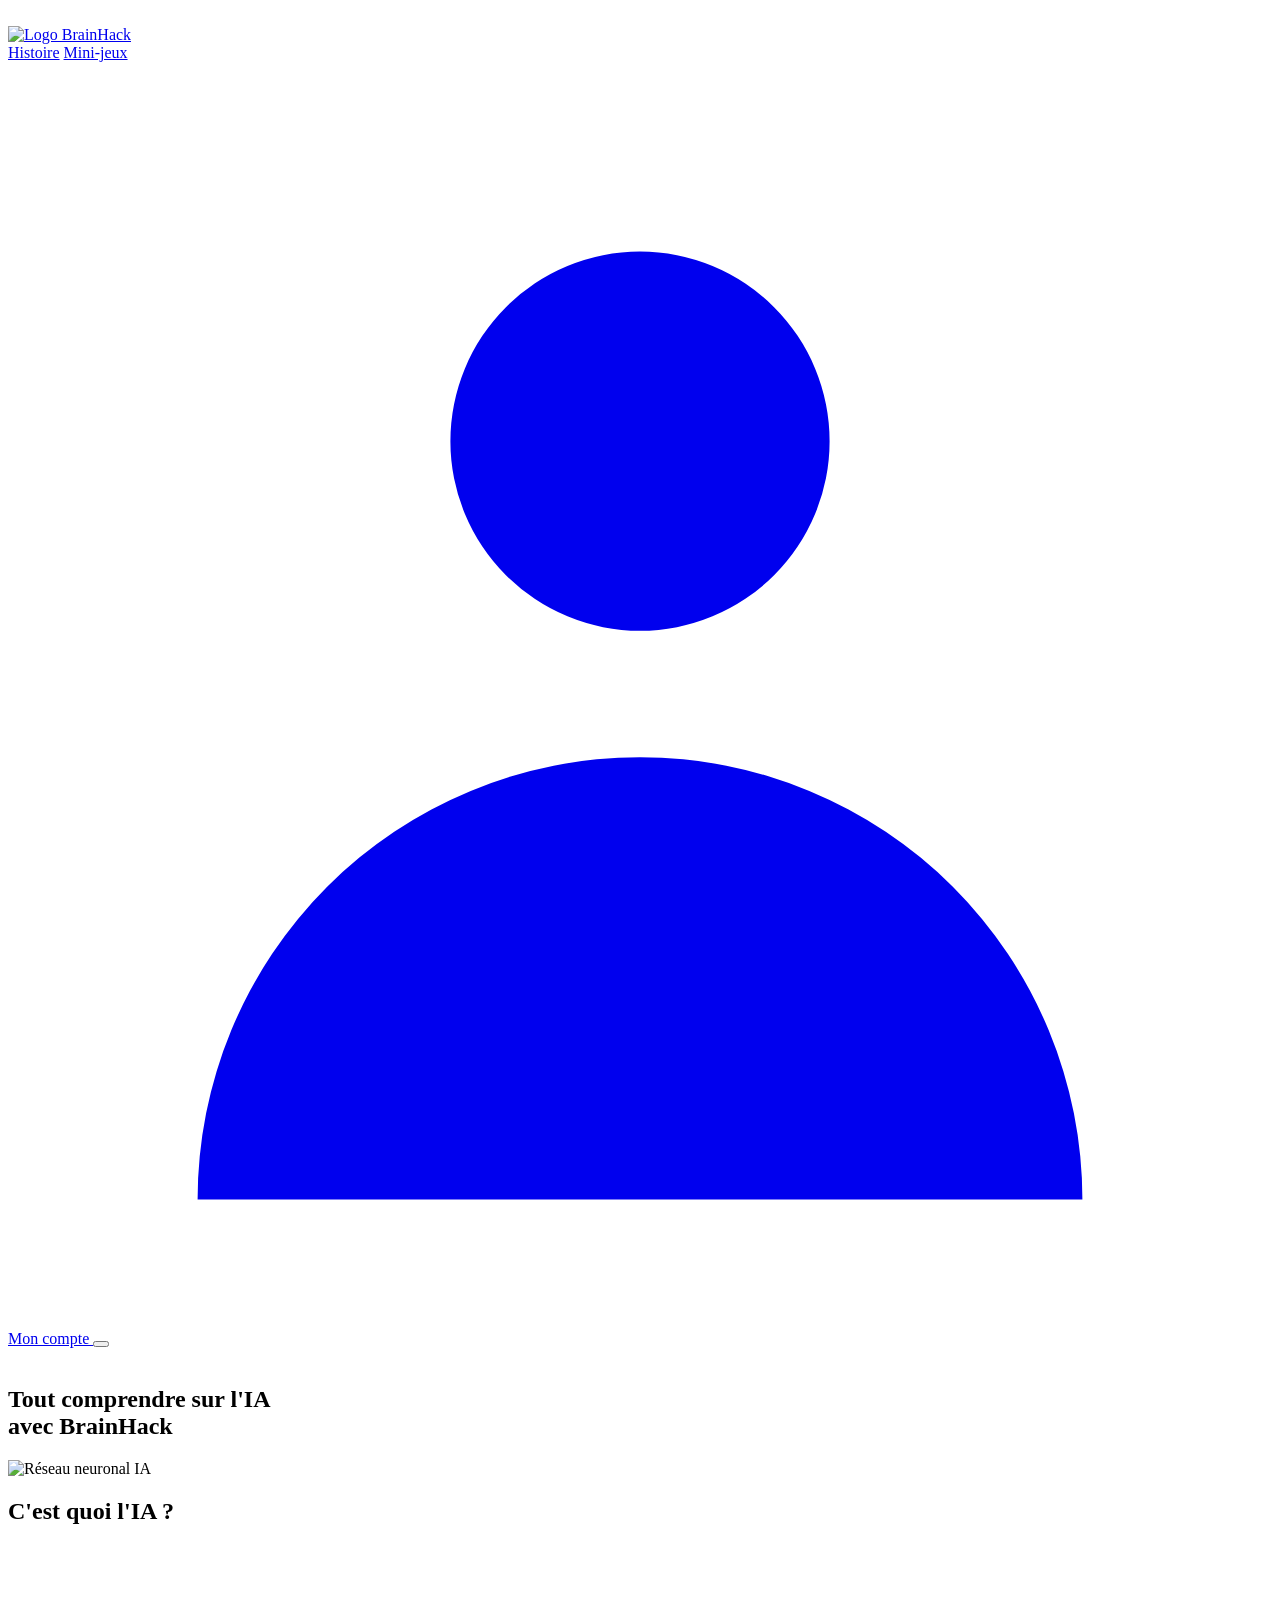
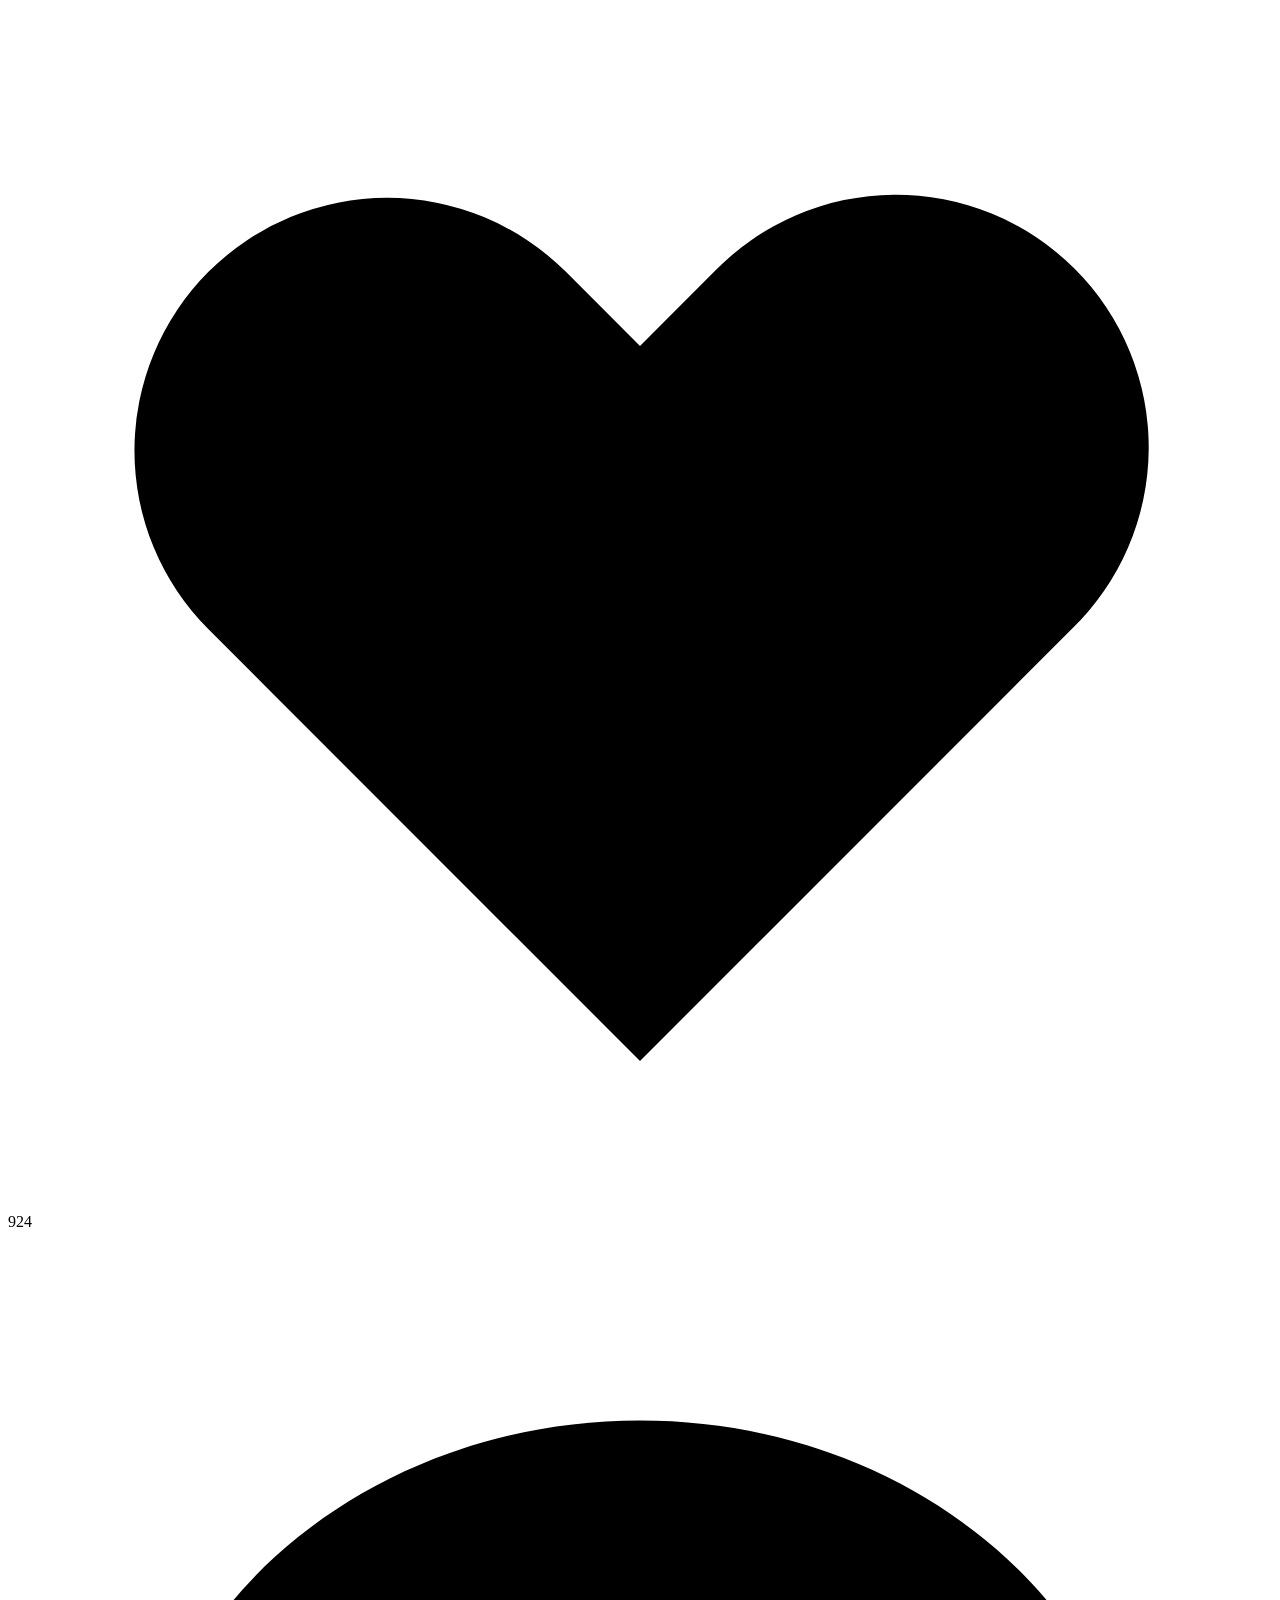
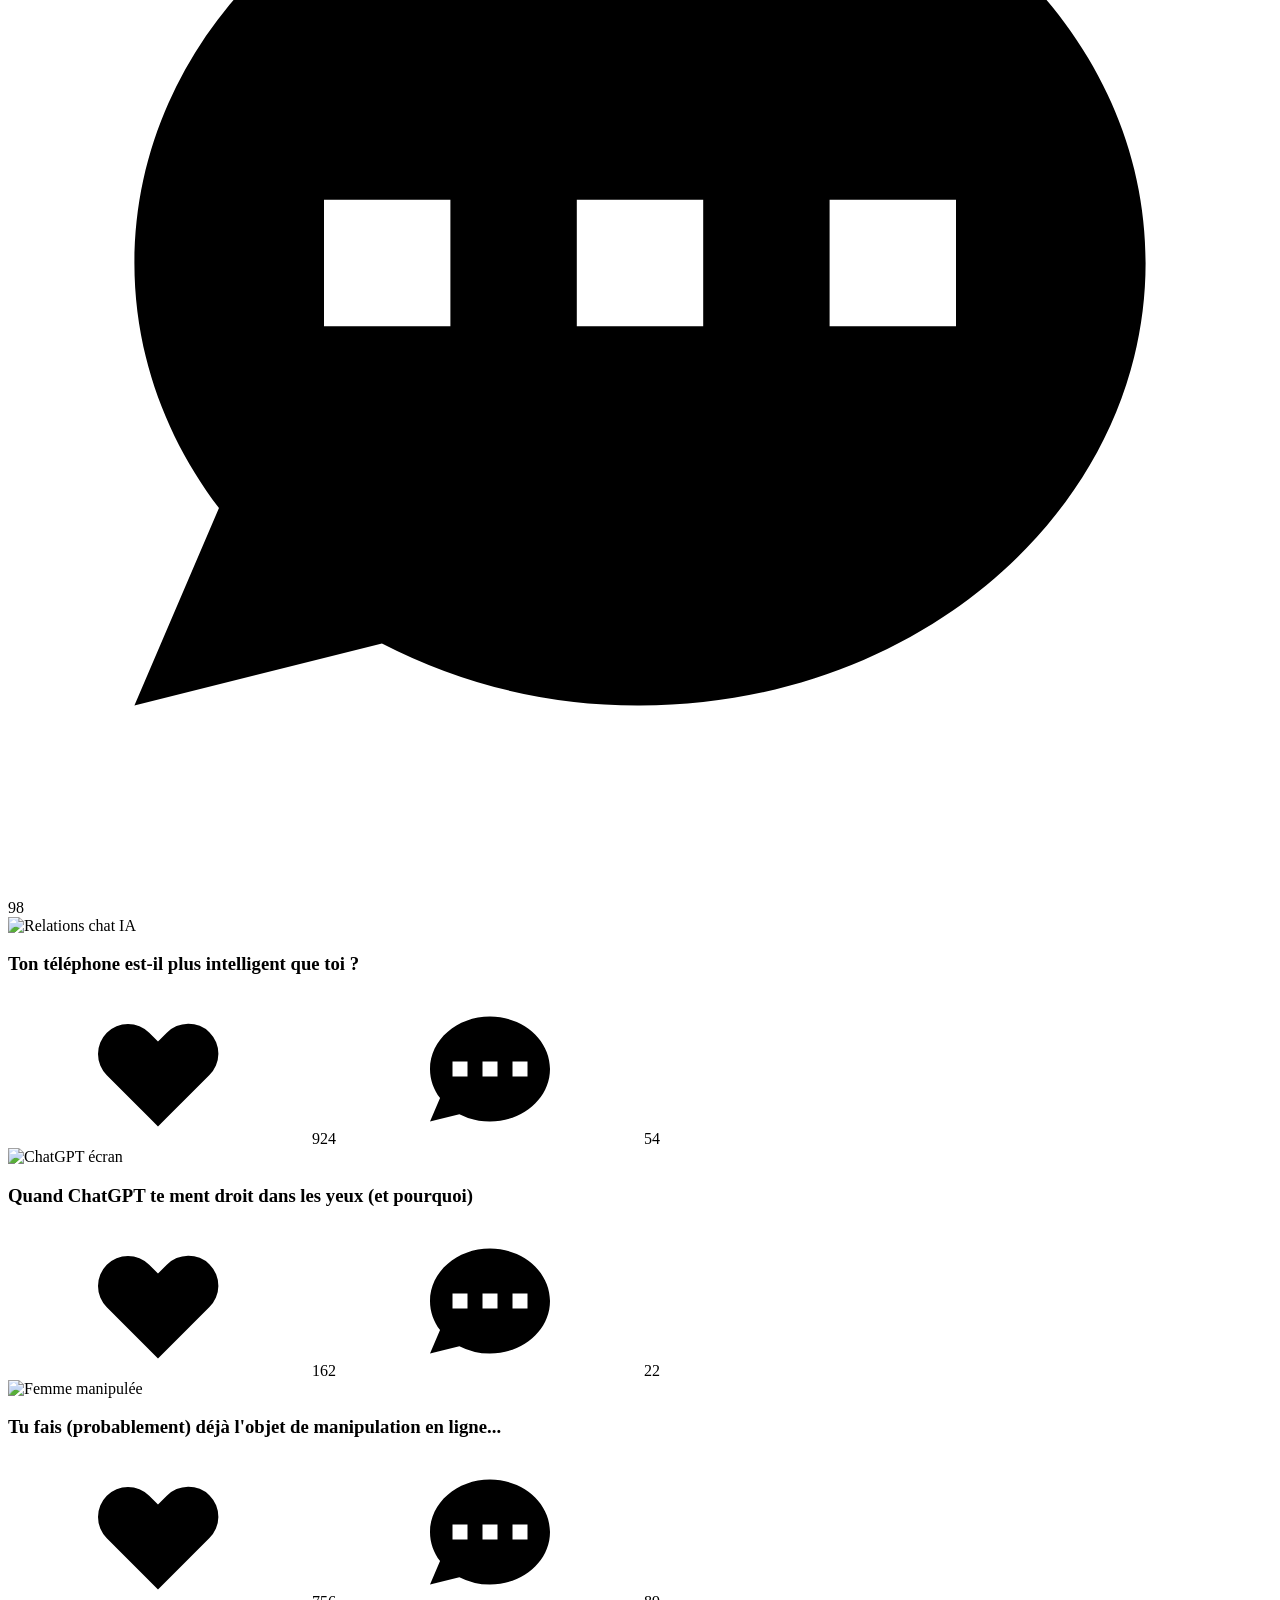
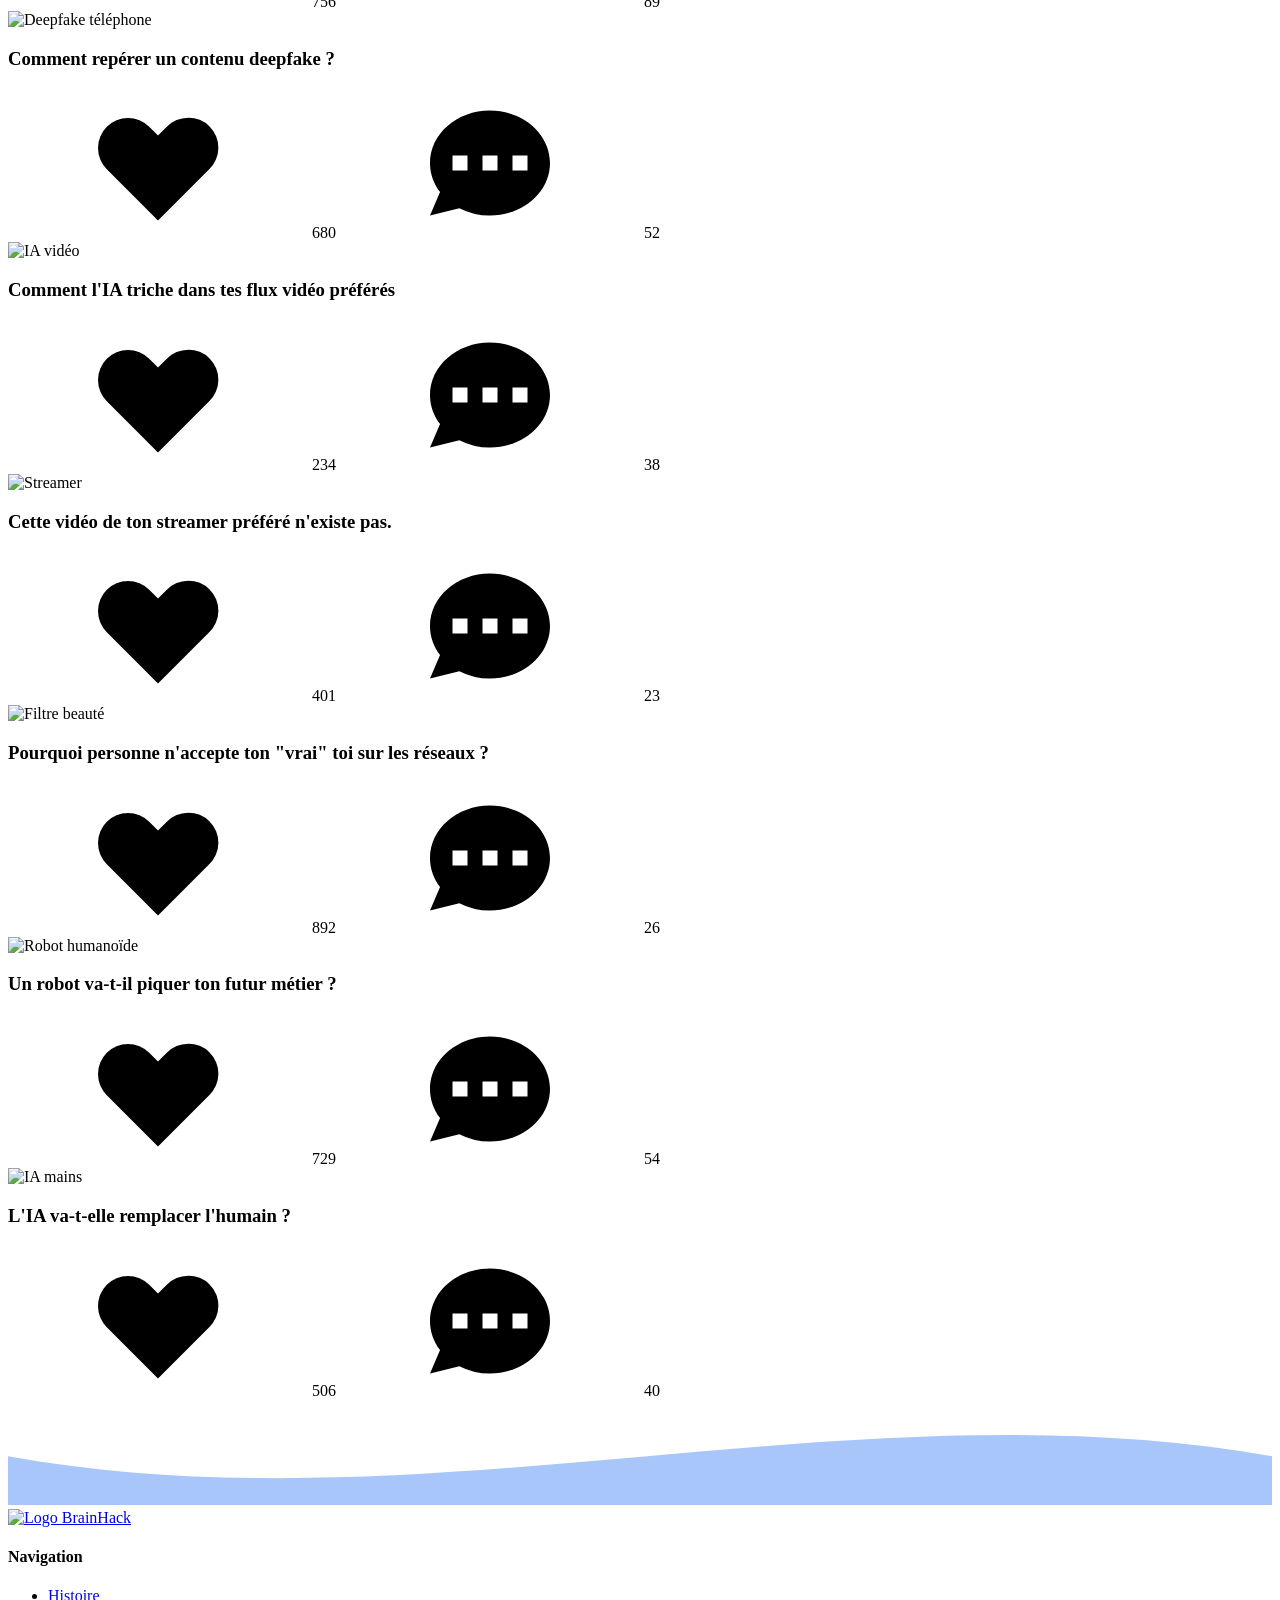
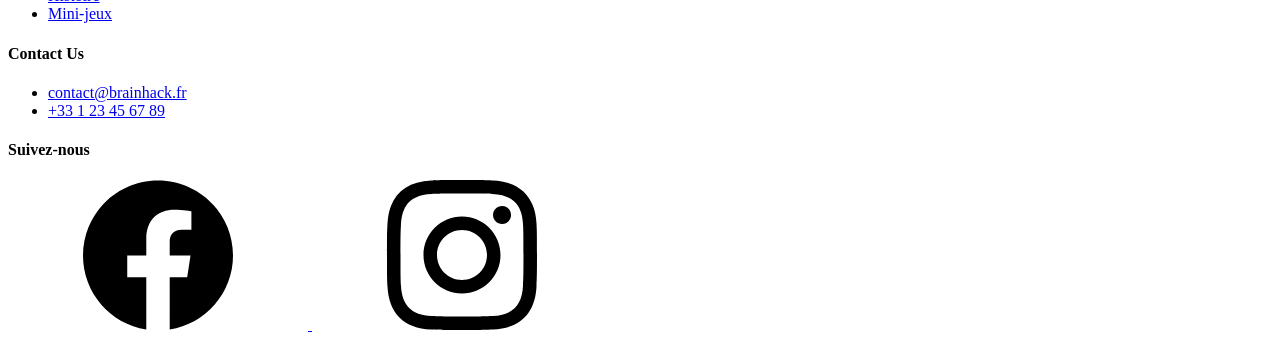
==== BrainHack/html/index.html @ 7f6de4d0 "modif chemin d'accès" ====
<!doctype html>
<html lang="fr">
  <head>
    <meta charset="UTF-8" />
    <meta name="viewport" content="width=device-width, initial-scale=1.0" />
    <title>BrainHack - Tous comprendre sur l'IA</title>
    <link rel="stylesheet" href="../css/style.css" />
    <link rel="preconnect" href="https://fonts.googleapis.com" />
    <link rel="preconnect" href="https://fonts.gstatic.com" crossorigin />
    <link
      href="https://fonts.googleapis.com/css2?family=Inter:wght@300;400;500;600;700&display=swap"
      rel="stylesheet"
    />
  </head>
  <body>
    <div class="page-bg">
      <img src="../assets/cerveauTest.png" alt="" class="bg-circuit" />
    </div>

    <!-- Icones -->
    <svg style="display: none">
      <symbol id="icon-brain" viewBox="0 0 40 40">
        <path
          d="M20 5C11.7 5 5 11.7 5 20C5 28.3 11.7 35 20 35C28.3 35 35 28.3 35 20"
          stroke="currentColor"
          stroke-width="2.5"
          stroke-linecap="round"
        />
        <circle cx="20" cy="20" r="6" fill="currentColor" />
        <path
          d="M28 12L32 8M32 8L32 12M32 8L28 8"
          stroke="currentColor"
          stroke-width="2"
          stroke-linecap="round"
          stroke-linejoin="round"
        />
        <path
          d="M15 28C15 28 17 30 20 30C23 30 25 28 25 28"
          stroke="currentColor"
          stroke-width="2"
          stroke-linecap="round"
        />
      </symbol>
      <symbol id="icon-heart" viewBox="0 0 20 20">
        <path
          fill-rule="evenodd"
          d="M3.172 5.172a4 4 0 015.656 0L10 6.343l1.172-1.171a4 4 0 115.656 5.656L10 17.657l-6.828-6.829a4 4 0 010-5.656z"
          clip-rule="evenodd"
        />
      </symbol>
      <symbol id="icon-facebook" viewBox="0 0 24 24">
        <path
          d="M24 12.073c0-6.627-5.373-12-12-12s-12 5.373-12 12c0 5.99 4.388 10.954 10.125 11.854v-8.385H7.078v-3.47h3.047V9.43c0-3.007 1.792-4.669 4.533-4.669 1.312 0 2.686.235 2.686.235v2.953H15.83c-1.491 0-1.956.925-1.956 1.874v2.25h3.328l-.532 3.47h-2.796v8.385C19.612 23.027 24 18.062 24 12.073z"
        />
      </symbol>
      <symbol id="icon-instagram" viewBox="0 0 24 24">
        <path
          d="M12 2.163c3.204 0 3.584.012 4.85.07 3.252.148 4.771 1.691 4.919 4.919.058 1.265.069 1.645.069 4.849 0 3.205-.012 3.584-.069 4.849-.149 3.225-1.664 4.771-4.919 4.919-1.266.058-1.644.07-4.85.07-3.204 0-3.584-.012-4.849-.07-3.26-.149-4.771-1.699-4.919-4.92-.058-1.265-.07-1.644-.07-4.849 0-3.204.013-3.583.07-4.849.149-3.227 1.664-4.771 4.919-4.919 1.266-.057 1.645-.069 4.849-.069zm0-2.163c-3.259 0-3.667.014-4.947.072-4.358.2-6.78 2.618-6.98 6.98-.059 1.281-.073 1.689-.073 4.948 0 3.259.014 3.668.072 4.948.2 4.358 2.618 6.78 6.98 6.98 1.281.058 1.689.072 4.948.072 3.259 0 3.668-.014 4.948-.072 4.354-.2 6.782-2.618 6.979-6.98.059-1.28.073-1.689.073-4.948 0-3.259-.014-3.667-.072-4.947-.196-4.354-2.617-6.78-6.979-6.98-1.281-.059-1.69-.073-4.949-.073zm0 5.838c-3.403 0-6.162 2.759-6.162 6.162s2.759 6.163 6.162 6.163 6.162-2.759 6.162-6.163c0-3.403-2.759-6.162-6.162-6.162zm0 10.162c-2.209 0-4-1.79-4-4 0-2.209 1.791-4 4-4s4 1.791 4 4c0 2.21-1.791 4-4 4zm6.406-11.845c-.796 0-1.441.645-1.441 1.44s.645 1.44 1.441 1.44c.795 0 1.439-.645 1.439-1.44s-.644-1.44-1.439-1.44z"
        />
      </symbol>
      <symbol id="icon-bubble" viewBox="0 0 20 20">
        <path
          fill-rule="evenodd"
          d="M18 10c0 3.866-3.582 7-8 7a8.841 8.841 0 01-4.083-.98L2 17l1.338-3.123C2.493 12.767 2 11.434 2 10c0-3.866 3.582-7 8-7s8 3.134 8 7zM7 9H5v2h2V9zm8 0h-2v2h2V9zM9 9h2v2H9V9z"
          clip-rule="evenodd"
        />
      </symbol>
    </svg>

    <!-- Navigation -->
    <nav class="navbar">
      <div class="nav-container">
        <a href="#" class="logo">
          <div class="logo-icon">
            <img
              src="../assets/logo.png"
              alt="Logo BrainHack"
              class="logo-img"
            />
          </div>
        </a>

        <div class="nav-links">
          <a href="#histoire" class="nav-link">Histoire</a>
          <a href="games.html" class="nav-link">Mini-jeux</a>
        </div>

        <a href="#" class="btn btn-primary">
          <svg class="btn-icon" viewBox="0 0 20 20" fill="currentColor">
            <path
              fill-rule="evenodd"
              d="M10 9a3 3 0 100-6 3 3 0 000 6zm-7 9a7 7 0 1114 0H3z"
              clip-rule="evenodd"
            />
          </svg>
          Mon compte
        </a>

        <button class="mobile-menu-btn" aria-label="Menu">
          <span></span>
          <span></span>
          <span></span>
        </button>
      </div>
    </nav>

    <!-- Hero Section -->
    <section class="hero">
      <div class="hero-bg">
        <img src="../assets/cerveauTest.png" alt="" class="hero-circuit" />
      </div>
      <div class="container">
        <h1 class="hero-title">Tout comprendre sur l'IA<br />avec BrainHack</h1>
      </div>
    </section>

    <!-- Featured Article -->
    <section class="featured-section">
      <div class="container">
        <article class="featured-card">
          <div class="featured-image">
            <img
              src="https://images.unsplash.com/photo-1620712943543-bcc4688e7485?w=800&h=400&fit=crop"
              alt="Réseau neuronal IA"
            />
            <div class="featured-overlay"></div>
          </div>
          <div class="featured-content">
            <h2 class="featured-title">C'est quoi l'IA ?</h2>
            <div class="featured-stats">
              <span class="stat">
                <svg viewBox="0 0 20 20" fill="currentColor">
                  <path
                    fill-rule="evenodd"
                    d="M3.172 5.172a4 4 0 015.656 0L10 6.343l1.172-1.171a4 4 0 115.656 5.656L10 17.657l-6.828-6.829a4 4 0 010-5.656z"
                    clip-rule="evenodd"
                  />
                </svg>
                924
              </span>
              <span class="stat">
                <svg viewBox="0 0 20 20" fill="currentColor">
                  <path
                    fill-rule="evenodd"
                    d="M18 10c0 3.866-3.582 7-8 7a8.841 8.841 0 01-4.083-.98L2 17l1.338-3.123C2.493 12.767 2 11.434 2 10c0-3.866 3.582-7 8-7s8 3.134 8 7zM7 9H5v2h2V9zm8 0h-2v2h2V9zM9 9h2v2H9V9z"
                    clip-rule="evenodd"
                  />
                </svg>
                98
              </span>
            </div>
          </div>
        </article>
      </div>
    </section>

    <!-- Articles Grid -->
    <section class="articles-section">
      <div class="container">
        <div class="articles-grid">
          <!-- Article 1 -->
          <article class="article-card">
            <div class="article-image">
              <img
                src="https://images.unsplash.com/photo-1677442136019-21780ecad995?w=400&h=300&fit=crop"
                alt="Relations chat IA"
              />
            </div>
            <div class="article-content">
              <h3 class="article-title">
                Ton téléphone est-il plus intelligent que toi ?
              </h3>
              <div class="article-stats">
                <span class="stat">
                  <svg class="icon-stat"><use href="#icon-heart"></use></svg>
                  924
                </span>
                <span class="stat">
                  <svg class="icon-stat"><use href="#icon-bubble"></use></svg>
                  54
                </span>
              </div>
            </div>
          </article>

          <!-- Article 2 -->
          <article class="article-card">
            <div class="article-image">
              <img
                src="https://images.unsplash.com/photo-1655720828018-edd2daec9349?w=400&h=300&fit=crop"
                alt="ChatGPT écran"
              />
            </div>
            <div class="article-content">
              <h3 class="article-title">
                Quand ChatGPT te ment droit dans les yeux (et pourquoi)
              </h3>
              <div class="article-stats">
                <span class="stat">
                  <svg class="icon-stat"><use href="#icon-heart"></use></svg>
                  162
                </span>
                <span class="stat">
                  <svg class="icon-stat"><use href="#icon-bubble"></use></svg>
                  22
                </span>
              </div>
            </div>
          </article>

          <!-- Article 3 -->
          <article class="article-card">
            <div class="article-image">
              <img
                src="https://images.unsplash.com/photo-1573496359142-b8d87734a5a2?w=400&h=300&fit=crop"
                alt="Femme manipulée"
              />
            </div>
            <div class="article-content">
              <h3 class="article-title">
                Tu fais (probablement) déjà l'objet de manipulation en ligne...
              </h3>
              <div class="article-stats">
                <span class="stat">
                  <svg class="icon-stat"><use href="#icon-heart"></use></svg>
                  756
                </span>
                <span class="stat">
                  <svg class="icon-stat"><use href="#icon-bubble"></use></svg>
                  89
                </span>
              </div>
            </div>
          </article>

          <!-- Article 4 -->
          <article class="article-card">
            <div class="article-image">
              <img
                src="https://images.unsplash.com/photo-1611162617474-5b21e879e113?w=400&h=300&fit=crop"
                alt="Deepfake téléphone"
              />
            </div>
            <div class="article-content">
              <h3 class="article-title">
                Comment repérer un contenu deepfake ?
              </h3>
              <div class="article-stats">
                <span class="stat">
                  <svg class="icon-stat"><use href="#icon-heart"></use></svg>
                  680
                </span>
                <span class="stat">
                  <svg class="icon-stat"><use href="#icon-bubble"></use></svg>
                  52
                </span>
              </div>
            </div>
          </article>

          <!-- Article 5 -->
          <article class="article-card">
            <div class="article-image">
              <img
                src="https://images.unsplash.com/photo-1535223289827-42f1e9919769?w=400&h=300&fit=crop"
                alt="IA vidéo"
              />
            </div>
            <div class="article-content">
              <h3 class="article-title">
                Comment l'IA triche dans tes flux vidéo préférés
              </h3>
              <div class="article-stats">
                <span class="stat">
                  <svg class="icon-stat"><use href="#icon-heart"></use></svg>
                  234
                </span>
                <span class="stat">
                  <svg class="icon-stat"><use href="#icon-bubble"></use></svg>
                  38
                </span>
              </div>
            </div>
          </article>

          <!-- Article 6 -->
          <article class="article-card">
            <div class="article-image">
              <img
                src="https://images.unsplash.com/photo-1542751371-adc38448a05e?w=400&h=300&fit=crop"
                alt="Streamer"
              />
            </div>
            <div class="article-content">
              <h3 class="article-title">
                Cette vidéo de ton streamer préféré n'existe pas.
              </h3>
              <div class="article-stats">
                <span class="stat">
                  <svg class="icon-stat"><use href="#icon-heart"></use></svg>
                  401
                </span>
                <span class="stat">
                  <svg class="icon-stat"><use href="#icon-bubble"></use></svg>
                  23
                </span>
              </div>
            </div>
          </article>

          <!-- Article 7 -->
          <article class="article-card">
            <div class="article-image">
              <img
                src="https://images.unsplash.com/photo-1438761681033-6461ffad8d80?w=400&h=300&fit=crop"
                alt="Filtre beauté"
              />
            </div>
            <div class="article-content">
              <h3 class="article-title">
                Pourquoi personne n'accepte ton "vrai" toi sur les réseaux ?
              </h3>
              <div class="article-stats">
                <span class="stat">
                  <svg class="icon-stat"><use href="#icon-heart"></use></svg>
                  892
                </span>
                <span class="stat">
                  <svg class="icon-stat"><use href="#icon-bubble"></use></svg>
                  26
                </span>
              </div>
            </div>
          </article>

          <!-- Article 8 -->
          <article class="article-card">
            <div class="article-image">
              <img
                src="https://images.unsplash.com/photo-1485827404703-89b55fcc595e?w=400&h=300&fit=crop"
                alt="Robot humanoïde"
              />
            </div>
            <div class="article-content">
              <h3 class="article-title">
                Un robot va-t-il piquer ton futur métier ?
              </h3>
              <div class="article-stats">
                <span class="stat">
                  <svg class="icon-stat"><use href="#icon-heart"></use></svg>
                  729
                </span>
                <span class="stat">
                  <svg class="icon-stat"><use href="#icon-bubble"></use></svg>
                  54
                </span>
              </div>
            </div>
          </article>

          <!-- Article 9 -->
          <article class="article-card">
            <div class="article-image">
              <img
                src="https://images.unsplash.com/photo-1676299081847-824916de030a?w=400&h=300&fit=crop"
                alt="IA mains"
              />
            </div>
            <div class="article-content">
              <h3 class="article-title">L'IA va-t-elle remplacer l'humain ?</h3>
              <div class="article-stats">
                <span class="stat">
                  <svg class="icon-stat"><use href="#icon-heart"></use></svg>
                  506
                </span>
                <span class="stat">
                  <svg class="icon-stat"><use href="#icon-bubble"></use></svg>
                  40
                </span>
              </div>
            </div>
          </article>
        </div>
      </div>
    </section>

    <!-- Footer -->
    <footer class="footer">
      <div class="footer-wave">
        <svg viewBox="0 0 1440 120" preserveAspectRatio="none">
          <path
            d="M0,64 C480,150 960,-20 1440,64 L1440,120 L0,120 Z"
            fill="#a8c6fa"
          />
        </svg>
      </div>
      <div class="footer-content">
        <div class="container">
          <div class="footer-grid">
            <div class="footer-brand">
              <a href="#" class="logo">
                <div class="logo-icon">
                  <img
                    src="../assets/logo.png"
                    alt="Logo BrainHack"
                    class="logo-img"
                  />
                </div>
              </a>
            </div>

            <div class="footer-links">
              <h4>Navigation</h4>
              <ul>
                <li><a href="#">Histoire</a></li>
                <li><a href="games.html">Mini-jeux</a></li>
              </ul>
            </div>

            <div class="footer-links">
              <h4>Contact Us</h4>
              <ul>
                <li>
                  <a href="mailto:contact@brainhack.fr">contact@brainhack.fr</a>
                </li>
                <li><a href="tel:+33123456789">+33 1 23 45 67 89</a></li>
              </ul>
            </div>

            <div class="footer-social">
              <h4>Suivez-nous</h4>
              <div class="social-links">
                <a href="#" aria-label="Facebook">
                  <svg class="social-icon">
                    <use href="#icon-facebook"></use>
                  </svg>
                </a>
                <a href="#" aria-label="Instagram">
                  <svg class="social-icon">
                    <use href="#icon-instagram"></use>
                  </svg>
                </a>
              </div>
            </div>
          </div>
        </div>
      </div>
    </footer>

    <script src="../js/script.js"></script>
  </body>
</html>
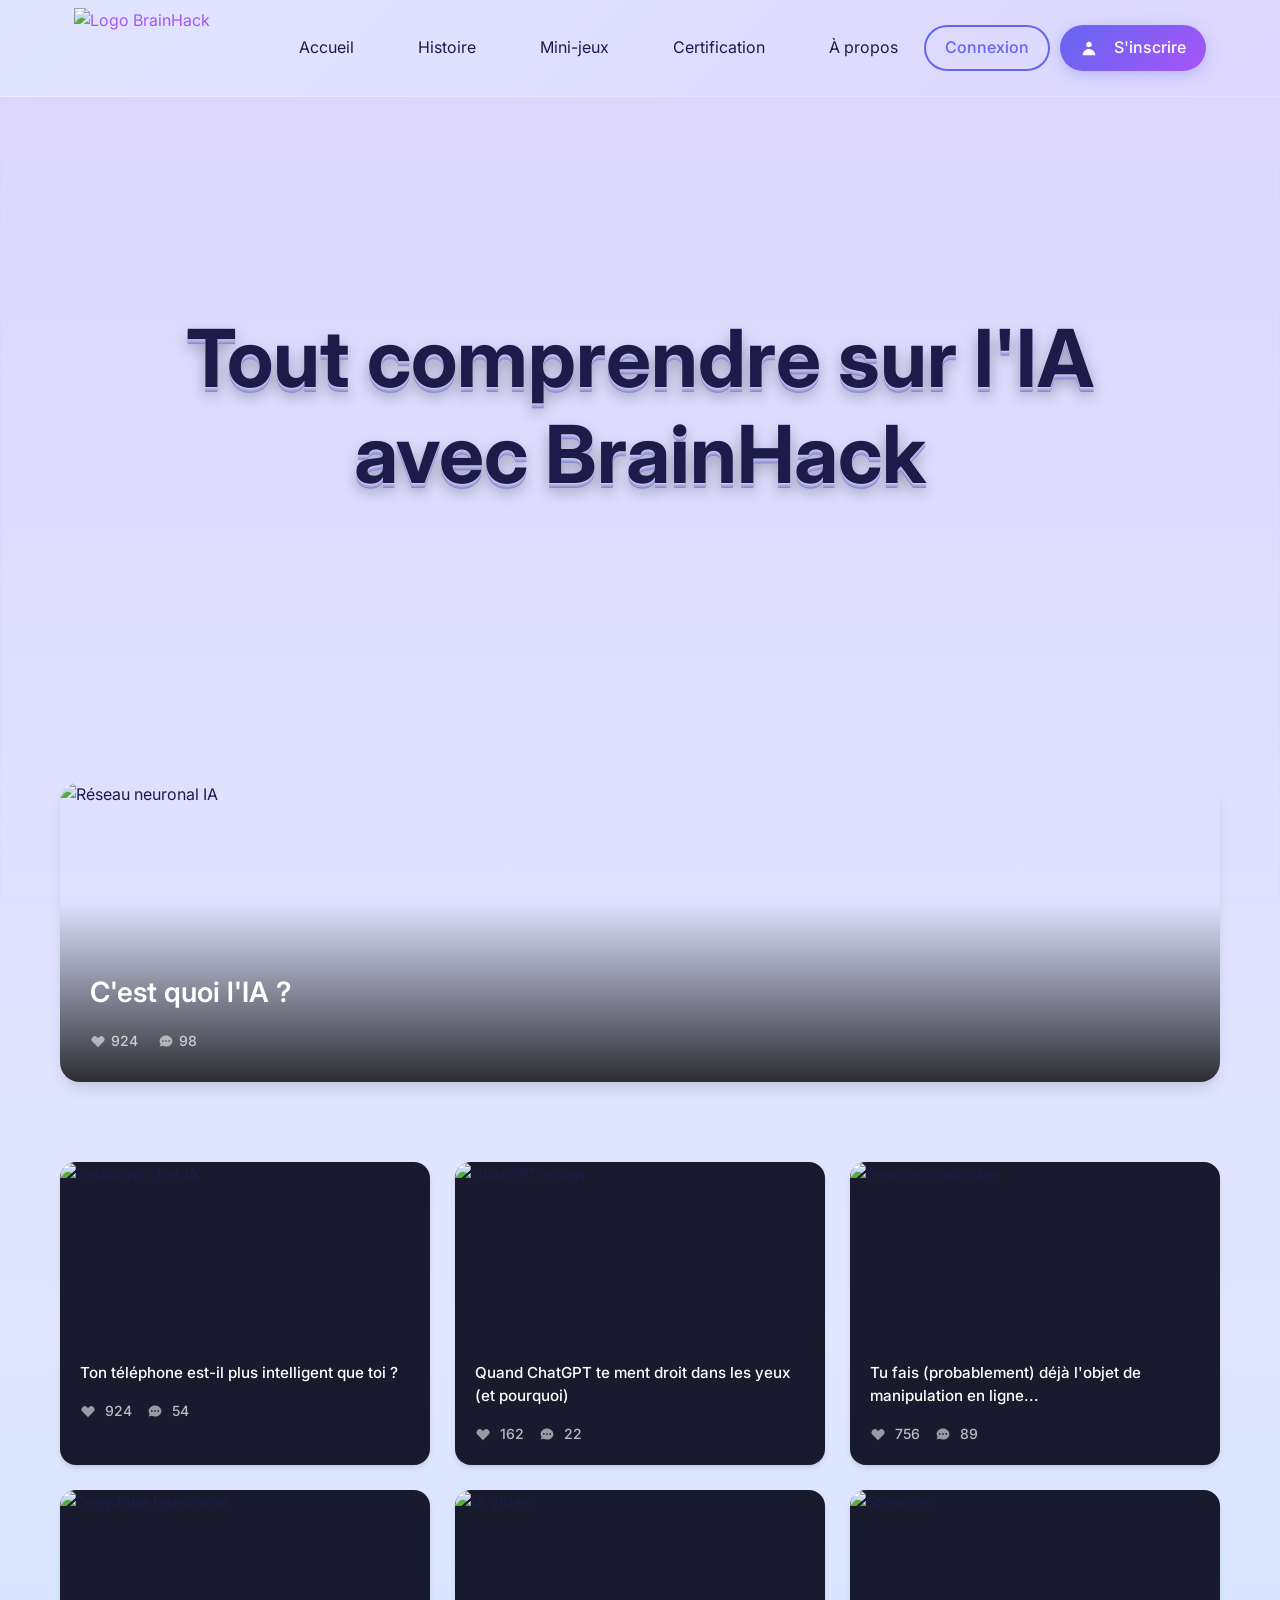
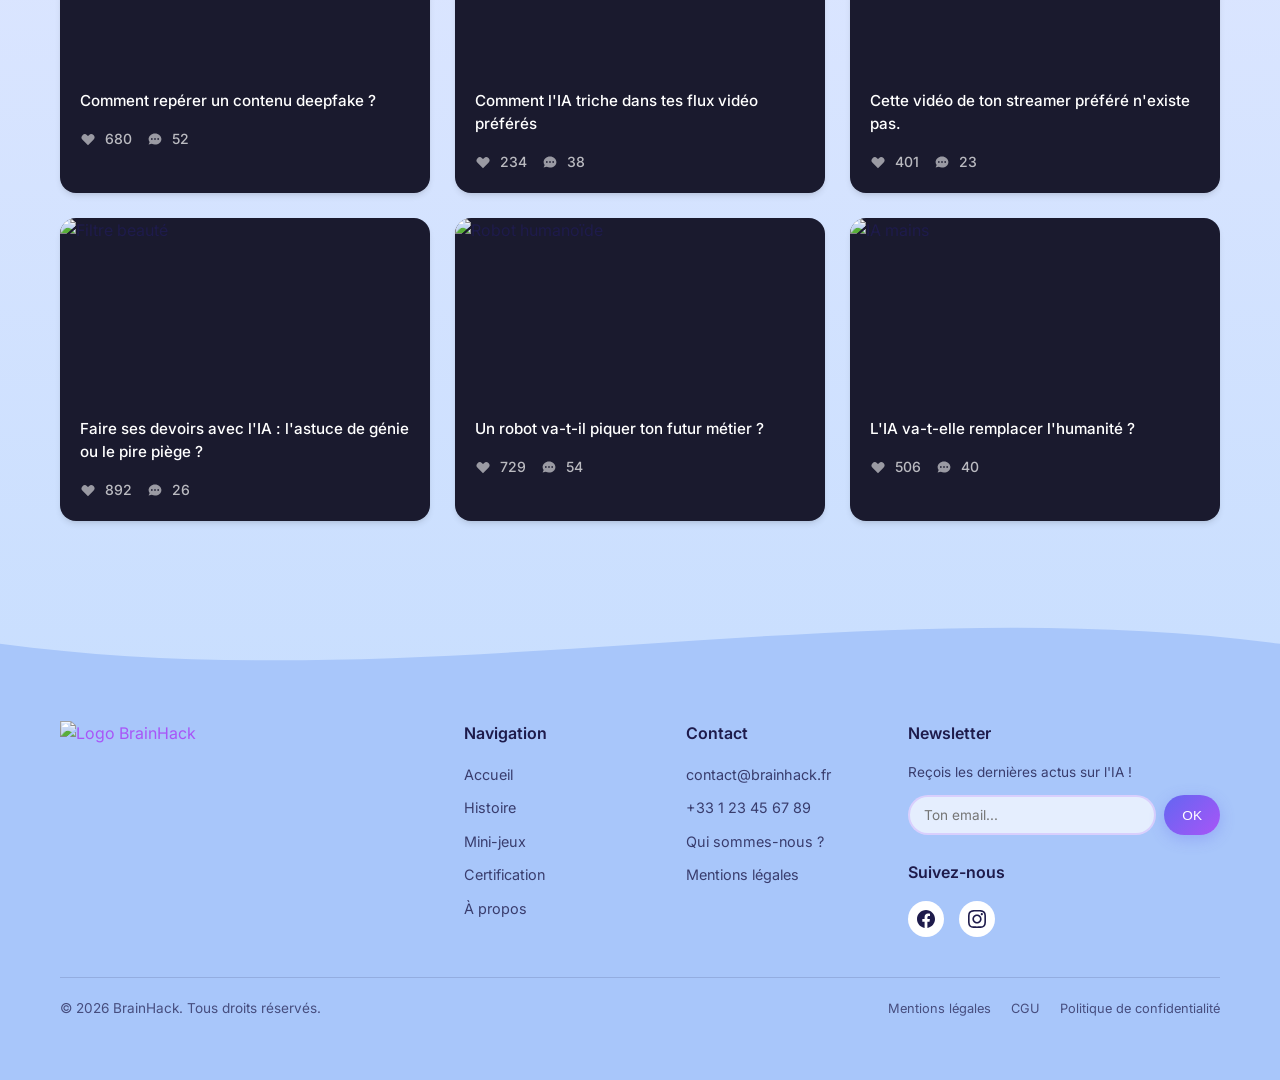
==== commit 7904465c: "modification de la barre de navigation et du footer et ajout de à pros" ====
--- a/BrainHack/html/index.html
+++ b/BrainHack/html/index.html
@@ -4,6 +4,7 @@
     <meta charset="UTF-8" />
     <meta name="viewport" content="width=device-width, initial-scale=1.0" />
     <title>BrainHack - Tous comprendre sur l'IA</title>
+    <link rel="icon" type="image/png" href="../assets/logo.png" />
     <link rel="stylesheet" href="../css/style.css" />
     <link rel="preconnect" href="https://fonts.googleapis.com" />
     <link rel="preconnect" href="https://fonts.gstatic.com" crossorigin />
@@ -69,39 +70,39 @@
 
     <!-- Navigation -->
     <nav class="navbar">
-      <div class="nav-container">
-        <a href="#" class="logo">
-          <div class="logo-icon">
-            <img
-              src="../assets/logo.png"
-              alt="Logo BrainHack"
-              class="logo-img"
-            />
-          </div>
-        </a>
-
-        <div class="nav-links">
-          <a href="#histoire" class="nav-link">Histoire</a>
-          <a href="games.html" class="nav-link">Mini-jeux</a>
+        <div class="nav-container">
+            <a href="/BrainHack/html/index.html" class="logo">
+                <div class="logo-icon">
+                    <img src="/BrainHack/assets/logo.png" alt="Logo BrainHack" class="logo-img">
+                </div>
+            </a>
+
+            <div class="nav-links">
+                <a href="/BrainHack/html/index.html" class="nav-link">Accueil</a>
+                <a href="/BrainHack/html/index.html#histoire" class="nav-link">Histoire</a>
+                <a href="/BrainHack/html/games.html" class="nav-link">Mini-jeux</a>
+                <a href="/BrainHack/html/certification.html" class="nav-link">Certification</a>
+                <a href="/BrainHack/html/apropos.html" class="nav-link">À propos</a>
+            </div>
+
+            <div class="nav-actions">
+                <a href="/BrainHack/html/authentification.html" class="btn btn-outline-nav">
+                    Connexion
+                </a>
+                <a href="/BrainHack/html/authentification.html" class="btn btn-primary">
+                    <svg class="btn-icon" viewBox="0 0 20 20" fill="currentColor">
+                        <path fill-rule="evenodd" d="M10 9a3 3 0 100-6 3 3 0 000 6zm-7 9a7 7 0 1114 0H3z" clip-rule="evenodd"/>
+                    </svg>
+                    S'inscrire
+                </a>
+            </div>
+
+            <button class="mobile-menu-btn" aria-label="Menu">
+                <span></span>
+                <span></span>
+                <span></span>
+            </button>
         </div>
-
-        <a href="#" class="btn btn-primary">
-          <svg class="btn-icon" viewBox="0 0 20 20" fill="currentColor">
-            <path
-              fill-rule="evenodd"
-              d="M10 9a3 3 0 100-6 3 3 0 000 6zm-7 9a7 7 0 1114 0H3z"
-              clip-rule="evenodd"
-            />
-          </svg>
-          Mon compte
-        </a>
-
-        <button class="mobile-menu-btn" aria-label="Menu">
-          <span></span>
-          <span></span>
-          <span></span>
-        </button>
-      </div>
     </nav>
 
     <!-- Hero Section -->
@@ -117,7 +118,7 @@
     <!-- Featured Article -->
     <section class="featured-section">
       <div class="container">
-        <article class="featured-card">
+        <article class="featured-card" id="ia-featured-card">
           <div class="featured-image">
             <img
               src="https://images.unsplash.com/photo-1620712943543-bcc4688e7485?w=800&h=400&fit=crop"
@@ -159,7 +160,7 @@
       <div class="container">
         <div class="articles-grid">
           <!-- Article 1 -->
-          <article class="article-card">
+          <article class="article-card" id="phone-intelligence-card">
             <div class="article-image">
               <img
                 src="https://images.unsplash.com/photo-1677442136019-21780ecad995?w=400&h=300&fit=crop"
@@ -184,7 +185,7 @@
           </article>
 
           <!-- Article 2 -->
-          <article class="article-card">
+          <article class="article-card" id="chatgpt-lies-card">
             <div class="article-image">
               <img
                 src="https://images.unsplash.com/photo-1655720828018-edd2daec9349?w=400&h=300&fit=crop"
@@ -209,7 +210,7 @@
           </article>
 
           <!-- Article 3 -->
-          <article class="article-card">
+          <article class="article-card" id="manipulation-online-card">
             <div class="article-image">
               <img
                 src="https://images.unsplash.com/photo-1573496359142-b8d87734a5a2?w=400&h=300&fit=crop"
@@ -234,7 +235,7 @@
           </article>
 
           <!-- Article 4 -->
-          <article class="article-card">
+          <article class="article-card" id="deepfake-detect-card">
             <div class="article-image">
               <img
                 src="https://images.unsplash.com/photo-1611162617474-5b21e879e113?w=400&h=300&fit=crop"
@@ -259,7 +260,7 @@
           </article>
 
           <!-- Article 5 -->
-          <article class="article-card">
+          <article class="article-card" id="ai-cheats-games-card">
             <div class="article-image">
               <img
                 src="https://images.unsplash.com/photo-1535223289827-42f1e9919769?w=400&h=300&fit=crop"
@@ -284,7 +285,7 @@
           </article>
 
           <!-- Article 6 -->
-          <article class="article-card">
+          <article class="article-card" id="streamer-fake-video-card">
             <div class="article-image">
               <img
                 src="https://images.unsplash.com/photo-1542751371-adc38448a05e?w=400&h=300&fit=crop"
@@ -309,7 +310,7 @@
           </article>
 
           <!-- Article 7 -->
-          <article class="article-card">
+          <article class="article-card" id="homework-ai-card">
             <div class="article-image">
               <img
                 src="https://images.unsplash.com/photo-1438761681033-6461ffad8d80?w=400&h=300&fit=crop"
@@ -318,7 +319,8 @@
             </div>
             <div class="article-content">
               <h3 class="article-title">
-                Pourquoi personne n'accepte ton "vrai" toi sur les réseaux ?
+                Faire ses devoirs avec l'IA : l'astuce de génie ou le pire piège
+                ?
               </h3>
               <div class="article-stats">
                 <span class="stat">
@@ -334,7 +336,7 @@
           </article>
 
           <!-- Article 8 -->
-          <article class="article-card">
+          <article class="article-card" id="future-job-card">
             <div class="article-image">
               <img
                 src="https://images.unsplash.com/photo-1485827404703-89b55fcc595e?w=400&h=300&fit=crop"
@@ -359,7 +361,7 @@
           </article>
 
           <!-- Article 9 -->
-          <article class="article-card">
+          <article class="article-card" id="ai-replace-humanity-card">
             <div class="article-image">
               <img
                 src="https://images.unsplash.com/photo-1676299081847-824916de030a?w=400&h=300&fit=crop"
@@ -367,7 +369,9 @@
               />
             </div>
             <div class="article-content">
-              <h3 class="article-title">L'IA va-t-elle remplacer l'humain ?</h3>
+              <h3 class="article-title">
+                L'IA va-t-elle remplacer l'humanité ?
+              </h3>
               <div class="article-stats">
                 <span class="stat">
                   <svg class="icon-stat"><use href="#icon-heart"></use></svg>
@@ -386,65 +390,84 @@
 
     <!-- Footer -->
     <footer class="footer">
-      <div class="footer-wave">
-        <svg viewBox="0 0 1440 120" preserveAspectRatio="none">
-          <path
-            d="M0,64 C480,150 960,-20 1440,64 L1440,120 L0,120 Z"
-            fill="#a8c6fa"
-          />
-        </svg>
-      </div>
-      <div class="footer-content">
-        <div class="container">
-          <div class="footer-grid">
-            <div class="footer-brand">
-              <a href="#" class="logo">
-                <div class="logo-icon">
-                  <img
-                    src="../assets/logo.png"
-                    alt="Logo BrainHack"
-                    class="logo-img"
-                  />
+        <div class="footer-wave">
+            <svg viewBox="0 0 1440 120" preserveAspectRatio="none">
+                <path d="M0,64 C480,150 960,-20 1440,64 L1440,120 L0,120 Z" fill="#a8c6fa"/>
+            </svg>
+        </div>
+        <div class="footer-content">
+            <div class="container">
+                <div class="footer-grid">
+
+                    <!-- Brand -->
+                    <div class="footer-brand">
+                        <a href="/BrainHack/html/index.html" class="logo">
+                            <div class="logo-icon">
+                                <img src="/BrainHack/assets/logo.png" alt="Logo BrainHack" class="logo-img">
+                            </div>
+                        </a>
+                    </div>
+
+                    <!-- Navigation -->
+                    <div class="footer-links">
+                        <h4>Navigation</h4>
+                        <ul>
+                            <li><a href="/BrainHack/html/index.html">Accueil</a></li>
+                            <li><a href="/BrainHack/html/index.html#histoire">Histoire</a></li>
+                            <li><a href="/BrainHack/html/games.html">Mini-jeux</a></li>
+                            <li><a href="/BrainHack/html/certification.html">Certification</a></li>
+                            <li><a href="/BrainHack/html/apropos.html">À propos</a></li>
+                        </ul>
+                    </div>
+
+                    <!-- Contact -->
+                    <div class="footer-links">
+                        <h4>Contact</h4>
+                        <ul>
+                            <li><a href="mailto:contact@brainhack.fr">contact@brainhack.fr</a></li>
+                            <li><a href="tel:+33123456789">+33 1 23 45 67 89</a></li>
+                            <li><a href="/BrainHack/html/apropos.html">Qui sommes-nous ?</a></li>
+                            <li><a href="/BrainHack/html/mentions-legales.html">Mentions légales</a></li>
+                        </ul>
+                    </div>
+
+                    <!-- Newsletter + Réseaux -->
+                    <div class="footer-newsletter">
+                        <h4>Newsletter</h4>
+                        <p class="newsletter-desc">Reçois les dernières actus sur l'IA !</p>
+                        <div class="newsletter-form">
+                            <input type="email" class="newsletter-input" placeholder="Ton email...">
+                            <button class="btn btn-primary newsletter-btn">OK</button>
+                        </div>
+                        <h4 style="margin-top: 25px;">Suivez-nous</h4>
+                        <div class="social-links">
+                            <a href="#" aria-label="Facebook">
+                                <svg viewBox="0 0 24 24" fill="currentColor" class="social-icon">
+                                    <path d="M24 12.073c0-6.627-5.373-12-12-12s-12 5.373-12 12c0 5.99 4.388 10.954 10.125 11.854v-8.385H7.078v-3.47h3.047V9.43c0-3.007 1.792-4.669 4.533-4.669 1.312 0 2.686.235 2.686.235v2.953H15.83c-1.491 0-1.956.925-1.956 1.874v2.25h3.328l-.532 3.47h-2.796v8.385C19.612 23.027 24 18.062 24 12.073z"/>
+                                </svg>
+                            </a>
+                            <a href="#" aria-label="Instagram">
+                                <svg viewBox="0 0 24 24" fill="currentColor" class="social-icon">
+                                    <path d="M12 2.163c3.204 0 3.584.012 4.85.07 3.252.148 4.771 1.691 4.919 4.919.058 1.265.069 1.645.069 4.849 0 3.205-.012 3.584-.069 4.849-.149 3.225-1.664 4.771-4.919 4.919-1.266.058-1.644.07-4.85.07-3.204 0-3.584-.012-4.849-.07-3.26-.149-4.771-1.699-4.919-4.92-.058-1.265-.07-1.644-.07-4.849 0-3.204.013-3.583.07-4.849.149-3.227 1.664-4.771 4.919-4.919 1.266-.057 1.645-.069 4.849-.069zm0-2.163c-3.259 0-3.667.014-4.947.072-4.358.2-6.78 2.618-6.98 6.98-.059 1.281-.073 1.689-.073 4.948 0 3.259.014 3.668.072 4.948.2 4.358 2.618 6.78 6.98 6.98 1.281.058 1.689.072 4.948.072 3.259 0 3.668-.014 4.948-.072 4.354-.2 6.782-2.618 6.979-6.98.059-1.28.073-1.689.073-4.948 0-3.259-.014-3.667-.072-4.947-.196-4.354-2.617-6.78-6.979-6.98-1.281-.059-1.69-.073-4.949-.073zm0 5.838c-3.403 0-6.162 2.759-6.162 6.162s2.759 6.163 6.162 6.163 6.162-2.759 6.162-6.163c0-3.403-2.759-6.162-6.162-6.162zm0 10.162c-2.209 0-4-1.79-4-4 0-2.209 1.791-4 4-4s4 1.791 4 4c0 2.21-1.791 4-4 4zm6.406-11.845c-.796 0-1.441.645-1.441 1.44s.645 1.44 1.441 1.44c.795 0 1.439-.645 1.439-1.44s-.644-1.44-1.439-1.44z"/>
+                                </svg>
+                            </a>
+                        </div>
+                    </div>
+
                 </div>
-              </a>
-            </div>
-
-            <div class="footer-links">
-              <h4>Navigation</h4>
-              <ul>
-                <li><a href="#">Histoire</a></li>
-                <li><a href="games.html">Mini-jeux</a></li>
-              </ul>
-            </div>
-
-            <div class="footer-links">
-              <h4>Contact Us</h4>
-              <ul>
-                <li>
-                  <a href="mailto:contact@brainhack.fr">contact@brainhack.fr</a>
-                </li>
-                <li><a href="tel:+33123456789">+33 1 23 45 67 89</a></li>
-              </ul>
-            </div>
-
-            <div class="footer-social">
-              <h4>Suivez-nous</h4>
-              <div class="social-links">
-                <a href="#" aria-label="Facebook">
-                  <svg class="social-icon">
-                    <use href="#icon-facebook"></use>
-                  </svg>
-                </a>
-                <a href="#" aria-label="Instagram">
-                  <svg class="social-icon">
-                    <use href="#icon-instagram"></use>
-                  </svg>
-                </a>
-              </div>
-            </div>
-          </div>
+
+                <!-- Bas du footer -->
+                <div class="footer-bottom">
+                    <p class="footer-copyright">© 2026 BrainHack. Tous droits réservés.</p>
+                    <div class="footer-legal">
+                        <a href="/BrainHack/html/mentions-legales.html">Mentions légales</a>
+                        <a href="/BrainHack/html/mentions-legales.html">CGU</a>
+                        <a href="/BrainHack/html/mentions-legales.html">Politique de confidentialité</a>
+                    </div>
+                </div>
+
+            </div>
         </div>
-      </div>
     </footer>
 
     <script src="../js/script.js"></script>
--- a/BrainHack/css/style.css
+++ b/BrainHack/css/style.css
@@ -0,0 +1,2093 @@
+/* ============================================
+   VARIABLES GLOBALES
+   ============================================ */
+:root {
+    --primary: #6366f1;
+    --primary-dark: #4f46e5;
+    --secondary: #a855f7;
+    --accent: #ec4899;
+    --bg-light: #f0f4ff;
+    --bg-gradient-start: #e0e7ff;
+    --bg-gradient-end: #ddd6fe;
+    --footer-bg: #a8c6fa;
+    --text-dark: #1e1b4b;
+    --text-light: #64748b;
+    --white: #ffffff;
+    --card-bg: #1a1a2e;
+    --shadow: 0 4px 6px -1px rgba(0, 0, 0, 0.1), 0 2px 4px -1px rgba(0, 0, 0, 0.06);
+    --shadow-lg: 0 10px 15px -3px rgba(0, 0, 0, 0.1), 0 4px 6px -2px rgba(0, 0, 0, 0.05);
+}
+
+/* ============================================
+   ICÔNES
+   ============================================ */
+svg[class^="icon-"], svg[class*=" icon-"], .logo-svg, .social-icon, .btn-icon {
+    fill: currentColor;
+    display: inline-block;
+    vertical-align: middle;
+}
+
+.logo-svg { width: 60px; height: 60px; }
+.social-icon { width: 24px; height: 24px; }
+.btn-icon { width: 18px; height: 18px; margin-right: 8px; }
+.icon-stat { width: 16px; height: 16px; margin-right: 4px; }
+
+/* ============================================
+   RESET ET BASE
+   ============================================ */
+* {
+    margin: 0;
+    padding: 0;
+    box-sizing: border-box;
+}
+
+html {
+    scroll-behavior: smooth;
+}
+
+body {
+    font-family: 'Inter', -apple-system, BlinkMacSystemFont, 'Segoe UI', Roboto, sans-serif;
+    background: linear-gradient(180deg, #ddd6fe 0%, #e0e7ff 50%, #bfdbfe 100%);
+    color: var(--text-dark);
+    line-height: 1.6;
+    min-height: 100vh;
+}
+
+.container {
+    max-width: 1200px;
+    margin: 0 auto;
+    padding: 0 20px;
+}
+
+/* ============================================
+   NAVIGATION
+   ============================================ */
+.navbar {
+    position: fixed;
+    top: 0;
+    left: 0;
+    right: 0;
+    z-index: 1000;
+    width: 100%;
+    background: linear-gradient(135deg, rgba(224, 231, 255, 0.9) 0%, rgba(221, 214, 254, 0.9) 100%);
+    backdrop-filter: blur(10px);
+    border-bottom: 1px solid rgba(255, 255, 255, 0.2);
+    transition: all 0.3s ease;
+}
+
+.nav-container {
+    max-width: 90%;
+    margin: 0 auto;
+    padding: 0.5rem 10px;
+    display: flex;
+    align-items: center;
+    justify-content: space-between;
+}
+
+.logo {
+    display: inline-flex;
+    align-items: center;
+    gap: 0.5rem;
+    text-decoration: none;
+    color: var(--text-dark);
+}
+
+.logo-icon {
+    width: 200px;
+    height: 80px;
+    color: var(--secondary);
+    overflow: hidden;
+}
+
+.logo-img {
+    width: 100%;
+    height: 120%;
+    object-fit: contain;
+}
+
+.nav-links {
+    display: flex;
+    gap: 4rem;
+}
+
+.nav-link {
+    text-decoration: none;
+    color: var(--text-dark);
+    font-weight: 400;
+    transition: color 0.3s ease;
+    position: relative;
+}
+
+.nav-link:hover,
+.nav-link.active {
+    color: var(--secondary);
+}
+
+.nav-link::after {
+    content: '';
+    position: absolute;
+    bottom: -4px;
+    left: 0;
+    width: 0;
+    height: 2px;
+    background: var(--secondary);
+    transition: width 0.3s ease;
+}
+
+.nav-link:hover::after,
+.nav-link.active::after {
+    width: 100%;
+}
+
+.btn {
+    display: inline-flex;
+    align-items: center;
+    gap: 0.5rem;
+    padding: 0.625rem 1.25rem;
+    border-radius: 9999px;
+    text-decoration: none;
+    font-weight: 500;
+    transition: all 0.3s ease;
+    border: none;
+    cursor: pointer;
+}
+
+.btn-primary {
+    background: linear-gradient(135deg, var(--primary) 0%, var(--secondary) 100%);
+    color: var(--white);
+    box-shadow: 0 4px 15px rgba(99, 102, 241, 0.3);
+}
+
+.btn-primary:hover {
+    filter: brightness(1.1);
+    transform: translateY(-2px);
+}
+
+.btn-icon {
+    width: 18px;
+    height: 18px;
+}
+
+.btn-text {
+    background: transparent;
+    color: var(--secondary);
+    font-weight: 500;
+    text-decoration: underline;
+    padding: 0;
+}
+
+.btn-text:hover {
+    color: var(--primary-dark);
+}
+
+.btn-outline {
+    background: transparent;
+    border: 2px solid var(--secondary);
+    color: var(--secondary);
+}
+
+.btn-outline:hover {
+    background: var(--secondary);
+    color: white;
+}
+
+.btn-outline-nav {
+    background: transparent;
+    border: 2px solid var(--primary);
+    color: var(--primary);
+    border-radius: 9999px;
+    padding: 0.5rem 1.2rem;
+    font-weight: 500;
+    text-decoration: none;
+    transition: all 0.3s ease;
+}
+
+.btn-outline-nav:hover {
+    background: var(--primary);
+    color: white;
+}
+
+.btn-secondary {
+    background: linear-gradient(135deg, #94a3b8 0%, #64748b 100%);
+    color: white;
+    box-shadow: 0 4px 15px rgba(100, 116, 139, 0.3);
+}
+
+.btn-secondary:hover {
+    transform: translateY(-2px);
+    box-shadow: 0 6px 20px rgba(100, 116, 139, 0.4);
+}
+
+.btn-full {
+    width: 100%;
+    justify-content: center;
+    margin-top: 10px;
+}
+
+.nav-actions {
+    display: flex;
+    align-items: center;
+    gap: 10px;
+}
+
+/* Mobile Menu Button */
+.mobile-menu-btn {
+    display: none;
+    flex-direction: column;
+    gap: 4px;
+    background: none;
+    border: none;
+    cursor: pointer;
+    padding: 4px;
+}
+
+.mobile-menu-btn span {
+    width: 24px;
+    height: 2px;
+    background: var(--text-dark);
+    transition: all 0.3s ease;
+}
+
+/* ============================================
+   ARRIÈRE-PLAN DE LA PAGE
+   ============================================ */
+.page-bg {
+    position: fixed;
+    top: 0;
+    left: 0;
+    width: 100vw;
+    height: 100vh;
+    z-index: -1;
+    overflow: hidden;
+}
+
+.bg-circuit {
+    width: 100%;
+    height: 100%;
+    object-fit: cover;
+    opacity: 0.08;
+}
+
+/* ============================================
+   HERO SECTION
+   ============================================ */
+.hero {
+    position: relative;
+    padding: 310px 0 260px;
+    text-align: center;
+    overflow: hidden;
+}
+
+.hero-bg {
+    position: absolute;
+    top: 0;
+    left: 0;
+    width: 100%;
+    height: 100%;
+    z-index: 1;
+    display: flex;
+    justify-content: center;
+    align-items: center;
+    pointer-events: none;
+}
+
+.hero-title {
+    font-size: clamp(3rem, 7vw, 5rem);
+    font-weight: 700;
+    color: var(--text-dark);
+    line-height: 1.2;
+    text-shadow:
+        0 1px 0 #c7c7f0,
+        0 2px 0 #b8b8e8,
+        0 3px 0 #a9a9e0,
+        0 4px 0 #9a9ad8,
+        0 5px 0 #8b8bd0,
+        0 8px 15px rgba(0, 0, 0, 0.3);
+}
+
+.hero .container {
+    position: relative;
+    z-index: 10;
+}
+
+.bg-gamepad, .hero-circuit {
+    max-width: 500px;
+    width: 90%;
+    opacity: 0.8;
+    filter: brightness(1.5);
+}
+
+/* ============================================
+   HERO SECTION JEUX
+   ============================================ */
+.hero-games {
+    padding: 140px 0 60px;
+    min-height: auto;
+}
+
+.gamepad-bg {
+    position: absolute;
+    top: 50%;
+    left: 50%;
+    transform: translate(-50%, -50%);
+    width: 500px;
+    height: 400px;
+    opacity: 0.8;
+    animation: float 6s ease-in-out infinite;
+}
+
+@keyframes float {
+    0%, 100% { transform: translate(-50%, -50%) translateY(0px); }
+    50% { transform: translate(-50%, -50%) translateY(-20px); }
+}
+
+/* ============================================
+   FEATURED SECTION
+   ============================================ */
+.featured-section {
+    padding: 20px 0 40px;
+}
+
+.featured-card {
+    position: relative;
+    border-radius: 20px;
+    overflow: hidden;
+    box-shadow: var(--shadow-lg);
+    cursor: pointer;
+    transition: transform 0.3s ease;
+}
+
+.featured-card:hover {
+    transform: translateY(-5px);
+}
+
+.featured-image {
+    position: relative;
+    height: 300px;
+    overflow: hidden;
+}
+
+.featured-image img {
+    width: 100%;
+    height: 100%;
+    object-fit: cover;
+    transition: transform 0.5s ease;
+}
+
+.featured-card:hover .featured-image img {
+    transform: scale(1.05);
+}
+
+.featured-overlay {
+    position: absolute;
+    bottom: 0;
+    left: 0;
+    right: 0;
+    height: 60%;
+    background: linear-gradient(to top, rgba(0,0,0,0.8) 0%, transparent 100%);
+}
+
+.featured-content {
+    position: absolute;
+    bottom: 0;
+    left: 0;
+    right: 0;
+    padding: 30px;
+    color: var(--white);
+}
+
+.featured-title {
+    font-size: 1.75rem;
+    font-weight: 600;
+    margin-bottom: 15px;
+}
+
+.featured-stats {
+    display: flex;
+    gap: 20px;
+}
+
+/* ============================================
+   ARTICLES GRID
+   ============================================ */
+.articles-section {
+    padding: 40px 0 80px;
+}
+
+.articles-grid {
+    display: grid;
+    grid-template-columns: repeat(auto-fill, minmax(300px, 1fr));
+    gap: 25px;
+}
+
+.article-card {
+    background: var(--card-bg);
+    border-radius: 16px;
+    overflow: hidden;
+    box-shadow: var(--shadow);
+    transition: all 0.3s ease;
+    cursor: pointer;
+    animation: fadeInUp 0.6s ease forwards;
+}
+
+.article-card:hover {
+    transform: translateY(-8px);
+    box-shadow: 0 20px 40px rgba(0, 0, 0, 0.2);
+}
+
+.article-card:nth-child(1) { animation-delay: 0.1s; }
+.article-card:nth-child(2) { animation-delay: 0.2s; }
+.article-card:nth-child(3) { animation-delay: 0.3s; }
+.article-card:nth-child(4) { animation-delay: 0.4s; }
+.article-card:nth-child(5) { animation-delay: 0.5s; }
+.article-card:nth-child(6) { animation-delay: 0.6s; }
+.article-card:nth-child(7) { animation-delay: 0.7s; }
+.article-card:nth-child(8) { animation-delay: 0.8s; }
+.article-card:nth-child(9) { animation-delay: 0.9s; }
+
+.article-image {
+    position: relative;
+    height: 180px;
+    overflow: hidden;
+}
+
+.article-image img {
+    width: 100%;
+    height: 100%;
+    object-fit: cover;
+    transition: transform 0.5s ease;
+}
+
+.article-card:hover .article-image img {
+    transform: scale(1.1);
+}
+
+.article-content {
+    padding: 20px;
+}
+
+.article-title {
+    color: var(--white);
+    font-size: 0.95rem;
+    font-weight: 500;
+    line-height: 1.5;
+    margin-bottom: 15px;
+    display: -webkit-box;
+    -webkit-line-clamp: 2;
+    -webkit-box-orient: vertical;
+    overflow: hidden;
+}
+
+.article-stats {
+    display: flex;
+    gap: 15px;
+}
+
+.stat {
+    display: inline-flex;
+    align-items: center;
+    gap: 5px;
+    color: rgba(255, 255, 255, 0.7);
+    font-size: 0.875rem;
+    font-weight: 500;
+    cursor: pointer;
+    transition: all 0.3s;
+}
+
+.stat:hover { color: var(--accent); }
+
+.stat svg {
+    width: 16px;
+    height: 16px;
+    opacity: 0.8;
+    transition: all 0.3s;
+}
+
+.stat.liked svg {
+    fill: var(--accent);
+    color: var(--accent);
+}
+
+/* ============================================
+   SECTION JEUX
+   ============================================ */
+.games-section {
+    padding: 40px 0 80px;
+}
+
+.games-section .container {
+    max-width: 800px;
+}
+
+.game-card {
+    margin-bottom: 50px;
+    text-align: center;
+}
+
+.game-subtitle {
+    font-size: 1.1rem;
+    color: var(--text-dark);
+    margin-bottom: 20px;
+    font-weight: 500;
+    opacity: 0.9;
+}
+
+.game-preview {
+    background: #1a1a2e;
+    border-radius: 20px;
+    overflow: hidden;
+    box-shadow: 0 20px 60px rgba(0, 0, 0, 0.3);
+    position: relative;
+    margin: 0 auto;
+    max-width: 600px;
+}
+
+.image-quiz-preview {
+    background: linear-gradient(180deg, #2d2d44 0%, #1a1a2e 100%);
+}
+
+.quiz-header {
+    padding: 15px 20px;
+    display: flex;
+    align-items: center;
+    justify-content: space-between;
+    background: rgba(0, 0, 0, 0.3);
+}
+
+.close-btn {
+    background: none;
+    border: none;
+    color: white;
+    font-size: 24px;
+    cursor: pointer;
+    width: 30px;
+    height: 30px;
+    display: flex;
+    align-items: center;
+    justify-content: center;
+    border-radius: 50%;
+    transition: background 0.3s;
+}
+
+.close-btn:hover { background: rgba(255, 255, 255, 0.1); }
+
+.quiz-header h3 {
+    color: white;
+    font-size: 0.9rem;
+    font-weight: 500;
+    flex: 1;
+    text-align: center;
+    margin: 0 10px;
+}
+
+.timer {
+    background: rgba(255, 255, 255, 0.2);
+    color: white;
+    width: 40px;
+    height: 40px;
+    border-radius: 50%;
+    display: flex;
+    align-items: center;
+    justify-content: center;
+    font-weight: 700;
+    font-size: 1.1rem;
+    transition: transform 0.2s;
+}
+
+.quiz-image-container {
+    position: relative;
+    height: 280px;
+    overflow: hidden;
+}
+
+.quiz-image-container img {
+    width: 100%;
+    height: 100%;
+    object-fit: cover;
+}
+
+.quiz-overlay {
+    position: absolute;
+    bottom: 0;
+    left: 0;
+    right: 0;
+    padding: 20px;
+    background: linear-gradient(to top, rgba(0,0,0,0.8), transparent);
+}
+
+.progress-bar {
+    background: rgba(255, 255, 255, 0.2);
+    height: 6px;
+    border-radius: 3px;
+    position: relative;
+    margin-bottom: 10px;
+}
+
+.progress-fill {
+    background: linear-gradient(90deg, #a855f7, #6366f1);
+    height: 100%;
+    width: 10%;
+    border-radius: 3px;
+    transition: width 0.3s;
+}
+
+.progress-bar span {
+    color: rgba(255, 255, 255, 0.7);
+    font-size: 0.75rem;
+    position: absolute;
+    right: 0;
+    top: -20px;
+}
+
+.quiz-buttons {
+    display: flex;
+    gap: 15px;
+    padding: 20px;
+    background: rgba(0, 0, 0, 0.5);
+}
+
+.quiz-btn {
+    flex: 1;
+    padding: 15px 20px;
+    border: none;
+    border-radius: 12px;
+    font-weight: 600;
+    cursor: pointer;
+    transition: all 0.3s;
+    font-size: 0.9rem;
+}
+
+.btn-ai {
+    background: linear-gradient(135deg, #6366f1, #8b5cf6);
+    color: white;
+}
+
+.btn-ai:hover {
+    transform: translateY(-2px);
+    box-shadow: 0 5px 20px rgba(99, 102, 241, 0.4);
+}
+
+.btn-real {
+    background: linear-gradient(135deg, #10b981, #34d399);
+    color: white;
+}
+
+.btn-real:hover {
+    transform: translateY(-2px);
+    box-shadow: 0 5px 20px rgba(16, 185, 129, 0.4);
+}
+
+.timeline-preview {
+    background: linear-gradient(135deg, #0f172a 0%, #1e293b 100%);
+    padding: 30px;
+    min-height: 400px;
+    position: relative;
+    overflow: hidden;
+}
+
+.timeline-preview::before {
+    content: '';
+    position: absolute;
+    top: 0; left: 0; right: 0; bottom: 0;
+    background: radial-gradient(circle at 30% 50%, rgba(168, 85, 247, 0.1) 0%, transparent 50%),
+                radial-gradient(circle at 70% 80%, rgba(99, 102, 241, 0.1) 0%, transparent 50%);
+}
+
+.timeline-title {
+    color: white;
+    text-align: center;
+    font-size: 1.2rem;
+    margin-bottom: 40px;
+    position: relative;
+    z-index: 1;
+}
+
+.timeline-container {
+    position: relative;
+    height: 300px;
+    z-index: 1;
+}
+
+.timeline-line {
+    position: absolute;
+    top: 50%;
+    left: 5%;
+    right: 5%;
+    height: 4px;
+    background: linear-gradient(90deg, #6366f1, #a855f7, #ec4899);
+    border-radius: 2px;
+    transform: translateY(-50%);
+    box-shadow: 0 0 20px rgba(168, 85, 247, 0.5);
+}
+
+.timeline-point {
+    position: absolute;
+    display: flex;
+    flex-direction: column;
+    align-items: center;
+    cursor: pointer;
+    transition: transform 0.3s;
+}
+
+.timeline-point:hover { transform: scale(1.2); }
+
+.point-icon {
+    width: 50px;
+    height: 50px;
+    background: rgba(255, 255, 255, 0.1);
+    backdrop-filter: blur(10px);
+    border-radius: 50%;
+    display: flex;
+    align-items: center;
+    justify-content: center;
+    font-size: 24px;
+    border: 2px solid rgba(255, 255, 255, 0.2);
+    box-shadow: 0 4px 15px rgba(0, 0, 0, 0.3);
+    margin-bottom: 8px;
+}
+
+.point-year {
+    color: white;
+    font-size: 0.75rem;
+    font-weight: 600;
+    background: rgba(0, 0, 0, 0.5);
+    padding: 4px 10px;
+    border-radius: 12px;
+}
+
+.ball-blast-preview {
+    background: linear-gradient(180deg, #0c4a6e 0%, #082f49 100%);
+    position: relative;
+    overflow: hidden;
+    min-height: 500px;
+}
+
+.game-header {
+    display: flex;
+    justify-content: space-between;
+    align-items: center;
+    padding: 15px 20px;
+    background: rgba(0, 0, 0, 0.3);
+}
+
+.score {
+    color: #fbbf24;
+    font-weight: 700;
+    font-size: 0.9rem;
+}
+
+.game-title {
+    color: white;
+    font-weight: 800;
+    font-size: 1.2rem;
+    letter-spacing: 2px;
+    text-shadow: 0 2px 10px rgba(0, 0, 0, 0.5);
+}
+
+.pause-btn {
+    background: rgba(255, 255, 255, 0.2);
+    border: none;
+    color: white;
+    width: 36px;
+    height: 36px;
+    border-radius: 50%;
+    cursor: pointer;
+    font-size: 14px;
+    transition: all 0.3s;
+}
+
+.pause-btn:hover {
+    background: rgba(255, 255, 255, 0.3);
+    transform: scale(1.1);
+}
+
+.game-area {
+    position: relative;
+    height: 380px;
+    padding: 20px;
+}
+
+.ball {
+    position: absolute;
+    width: 80px;
+    height: 80px;
+    border-radius: 50%;
+    display: flex;
+    flex-direction: column;
+    align-items: center;
+    justify-content: center;
+    font-weight: 800;
+    font-size: 1.2rem;
+    color: white;
+    box-shadow: 0 5px 20px rgba(0, 0, 0, 0.3), inset 0 -5px 10px rgba(0, 0, 0, 0.2);
+    animation: bounce 2s ease-in-out infinite;
+    cursor: pointer;
+    transition: transform 0.2s;
+    user-select: none;
+}
+
+.ball:hover { transform: scale(1.1); }
+.ball span:first-child { font-size: 1.4rem; }
+.ball-sub { font-size: 0.7rem !important; font-weight: 500; opacity: 0.9; }
+.ball-bonus { font-size: 2rem !important; color: #fbbf24; }
+
+.ball-red {
+    background: radial-gradient(circle at 30% 30%, #ef4444, #b91c1c);
+    border: 3px solid #fca5a5;
+}
+
+.ball-blue {
+    background: radial-gradient(circle at 30% 30%, #3b82f6, #1d4ed8);
+    border: 3px solid #93c5fd;
+    width: 70px; height: 70px;
+}
+
+.ball-yellow {
+    background: radial-gradient(circle at 30% 30%, #fbbf24, #d97706);
+    border: 3px solid #fde68a;
+    width: 60px; height: 60px;
+    animation-delay: 0.5s;
+}
+
+.ball-orange {
+    background: radial-gradient(circle at 30% 30%, #f97316, #c2410c);
+    border: 3px solid #fdba74;
+    width: 65px; height: 65px;
+    animation-delay: 1s;
+}
+
+@keyframes bounce {
+    0%, 100% { transform: translateY(0); }
+    50% { transform: translateY(-15px); }
+}
+
+.cannon {
+    position: absolute;
+    bottom: 20px;
+    left: 50%;
+    transform: translateX(-50%);
+    width: 60px;
+    height: 80px;
+}
+
+.cannon-barrel {
+    width: 20px;
+    height: 50px;
+    background: linear-gradient(90deg, #64748b, #94a3b8);
+    margin: 0 auto;
+    border-radius: 10px 10px 0 0;
+    position: relative;
+    box-shadow: 0 0 20px rgba(56, 189, 248, 0.5);
+}
+
+.cannon-barrel::before {
+    content: '';
+    position: absolute;
+    top: -10px;
+    left: 50%;
+    transform: translateX(-50%);
+    width: 30px;
+    height: 15px;
+    background: radial-gradient(circle, #38bdf8, #0ea5e9);
+    border-radius: 50%;
+    box-shadow: 0 0 30px #38bdf8, 0 0 60px #0ea5e9;
+    animation: pulse 1.5s ease-in-out infinite;
+}
+
+@keyframes pulse {
+    0%, 100% { opacity: 0.8; transform: translateX(-50%) scale(1); }
+    50% { opacity: 1; transform: translateX(-50%) scale(1.1); }
+}
+
+.cannon-base {
+    width: 60px;
+    height: 30px;
+    background: linear-gradient(180deg, #475569, #1e293b);
+    border-radius: 10px 10px 0 0;
+    margin-top: -5px;
+    box-shadow: 0 5px 15px rgba(0, 0, 0, 0.5);
+}
+
+.projectile {
+    position: absolute;
+    width: 8px;
+    height: 20px;
+    background: linear-gradient(180deg, #38bdf8, #0ea5e9);
+    border-radius: 4px;
+    box-shadow: 0 0 10px #38bdf8;
+    animation: shoot 1s linear infinite;
+}
+
+@keyframes shoot {
+    0% { transform: translateY(0); opacity: 1; }
+    100% { transform: translateY(-200px); opacity: 0; }
+}
+
+.ground {
+    height: 60px;
+    background: linear-gradient(180deg, #0ea5e9 0%, #0284c7 50%, #0369a1 100%);
+    position: relative;
+    overflow: hidden;
+}
+
+.ground::before {
+    content: '';
+    position: absolute;
+    top: 0; left: 0; right: 0;
+    height: 10px;
+    background: repeating-linear-gradient(90deg, #38bdf8 0px, #38bdf8 20px, transparent 20px, transparent 40px);
+    opacity: 0.5;
+    animation: slide 2s linear infinite;
+}
+
+@keyframes slide {
+    0% { transform: translateX(0); }
+    100% { transform: translateX(-40px); }
+}
+
+/* ============================================
+   PAGE À PROPOS
+   ============================================ */
+
+/* Hero */
+.apropos-hero {
+    padding: 160px 0 80px;
+    text-align: center;
+    position: relative;
+}
+
+.apropos-hero-content {
+    max-width: 700px;
+    margin: 0 auto;
+    animation: fadeInUp 0.8s ease forwards;
+}
+
+.apropos-tag {
+    display: inline-block;
+    background: linear-gradient(135deg, var(--primary) 0%, var(--secondary) 100%);
+    color: white;
+    padding: 6px 18px;
+    border-radius: 9999px;
+    font-size: 0.85rem;
+    font-weight: 600;
+    margin-bottom: 20px;
+    letter-spacing: 1px;
+    text-transform: uppercase;
+}
+
+.apropos-title {
+    font-size: clamp(2.5rem, 5vw, 4rem);
+    font-weight: 700;
+    color: var(--text-dark);
+    line-height: 1.2;
+    margin-bottom: 20px;
+    text-shadow:
+        0 1px 0 #c7c7f0,
+        0 2px 0 #b8b8e8,
+        0 3px 0 #a9a9e0,
+        0 4px 0 #9a9ad8,
+        0 5px 0 #8b8bd0,
+        0 8px 15px rgba(0, 0, 0, 0.2);
+}
+
+.apropos-subtitle {
+    font-size: 1.15rem;
+    color: var(--text-light);
+    line-height: 1.7;
+    max-width: 600px;
+    margin: 0 auto;
+}
+
+/* Sections */
+.apropos-section {
+    padding: 80px 0;
+}
+
+.apropos-mission {
+    background: rgba(255, 255, 255, 0.3);
+    backdrop-filter: blur(10px);
+}
+
+.section-title {
+    font-size: clamp(1.8rem, 3vw, 2.5rem);
+    font-weight: 700;
+    color: var(--text-dark);
+    margin-bottom: 20px;
+}
+
+.section-subtitle {
+    color: var(--text-light);
+    font-size: 1rem;
+    margin-bottom: 50px;
+}
+
+.text-center { text-align: center; }
+
+/* Présentation projet */
+.apropos-project {
+    display: grid;
+    grid-template-columns: 1.5fr 1fr;
+    gap: 60px;
+    align-items: center;
+}
+
+.apropos-project-text p {
+    color: var(--text-light);
+    line-height: 1.8;
+    margin-bottom: 16px;
+    font-size: 1rem;
+}
+
+.apropos-project-stats {
+    display: grid;
+    grid-template-columns: 1fr 1fr;
+    gap: 20px;
+}
+
+.stat-card {
+    background: rgba(255, 255, 255, 0.5);
+    backdrop-filter: blur(10px);
+    border: 1px solid rgba(255, 255, 255, 0.6);
+    border-radius: 16px;
+    padding: 24px;
+    text-align: center;
+    transition: transform 0.3s ease, box-shadow 0.3s ease;
+}
+
+.stat-card:hover {
+    transform: translateY(-5px);
+    box-shadow: 0 10px 30px rgba(99, 102, 241, 0.15);
+}
+
+.stat-number {
+    display: block;
+    font-size: 2.5rem;
+    font-weight: 700;
+    background: linear-gradient(135deg, var(--primary) 0%, var(--secondary) 100%);
+    -webkit-background-clip: text;
+    -webkit-text-fill-color: transparent;
+    background-clip: text;
+    margin-bottom: 6px;
+}
+
+.stat-label {
+    font-size: 0.85rem;
+    color: var(--text-light);
+    font-weight: 500;
+}
+
+/* Valeurs */
+.valeurs-grid {
+    display: grid;
+    grid-template-columns: repeat(4, 1fr);
+    gap: 25px;
+    margin-top: 50px;
+}
+
+.valeur-card {
+    background: rgba(255, 255, 255, 0.5);
+    backdrop-filter: blur(10px);
+    border: 1px solid rgba(255, 255, 255, 0.6);
+    border-radius: 20px;
+    padding: 30px 24px;
+    text-align: center;
+    opacity: 0;
+    transform: translateY(30px);
+    transition: transform 0.3s ease, box-shadow 0.3s ease;
+}
+
+.valeur-card.visible {
+    animation: fadeInUp 0.6s ease forwards;
+}
+
+.valeur-card:hover {
+    transform: translateY(-8px);
+    box-shadow: 0 15px 40px rgba(99, 102, 241, 0.15);
+}
+
+.valeur-icon {
+    font-size: 2.5rem;
+    margin-bottom: 16px;
+    display: block;
+}
+
+.valeur-card h3 {
+    font-size: 1.1rem;
+    font-weight: 600;
+    color: var(--text-dark);
+    margin-bottom: 12px;
+}
+
+.valeur-card p {
+    font-size: 0.9rem;
+    color: var(--text-light);
+    line-height: 1.6;
+}
+
+/* Équipe */
+.equipe-grid {
+    display: grid;
+    grid-template-columns: repeat(3, 1fr);
+    gap: 30px;
+    margin-top: 50px;
+}
+
+.membre-card {
+    background: rgba(255, 255, 255, 0.5);
+    backdrop-filter: blur(10px);
+    border: 1px solid rgba(255, 255, 255, 0.6);
+    border-radius: 20px;
+    padding: 35px 24px;
+    text-align: center;
+    transition: transform 0.3s ease, box-shadow 0.3s ease;
+    opacity: 0;
+    transform: translateY(30px);
+}
+
+.membre-card.visible {
+    animation: fadeInUp 0.6s ease forwards;
+}
+
+.membre-card:hover {
+    transform: translateY(-8px);
+    box-shadow: 0 15px 40px rgba(99, 102, 241, 0.15);
+}
+
+.membre-avatar {
+    width: 80px;
+    height: 80px;
+    background: linear-gradient(135deg, var(--primary) 0%, var(--secondary) 100%);
+    border-radius: 50%;
+    display: flex;
+    align-items: center;
+    justify-content: center;
+    margin: 0 auto 20px;
+    font-size: 2rem;
+    font-weight: 700;
+    color: white;
+    box-shadow: 0 8px 25px rgba(99, 102, 241, 0.3);
+    transition: transform 0.3s ease;
+}
+
+.membre-card:hover .membre-avatar {
+    transform: scale(1.1);
+}
+
+.membre-nom {
+    font-size: 1.2rem;
+    font-weight: 600;
+    color: var(--text-dark);
+    margin-bottom: 6px;
+}
+
+.membre-role {
+    display: inline-block;
+    background: linear-gradient(135deg, var(--primary) 0%, var(--secondary) 100%);
+    -webkit-background-clip: text;
+    -webkit-text-fill-color: transparent;
+    background-clip: text;
+    font-size: 0.85rem;
+    font-weight: 600;
+    margin-bottom: 14px;
+}
+
+.membre-bio {
+    font-size: 0.88rem;
+    color: var(--text-light);
+    line-height: 1.6;
+}
+
+/* ============================================
+   RESPONSIVE
+   ============================================ */
+@media (max-width: 968px) {
+    .valeurs-grid {
+        grid-template-columns: repeat(2, 1fr);
+    }
+
+    .equipe-grid {
+        grid-template-columns: repeat(2, 1fr);
+    }
+
+    .apropos-project {
+        grid-template-columns: 1fr;
+        gap: 40px;
+    }
+}
+
+@media (max-width: 768px) {
+    .apropos-hero {
+        padding: 120px 0 60px;
+    }
+
+    .apropos-title {
+        font-size: 2rem;
+    }
+
+    .valeurs-grid {
+        grid-template-columns: 1fr;
+    }
+
+    .equipe-grid {
+        grid-template-columns: 1fr;
+    }
+
+    .apropos-project-stats {
+        grid-template-columns: repeat(2, 1fr);
+    }
+}
+
+/* ============================================
+   MODALE ARTICLE IA
+   ============================================ */
+.ia-modal-overlay {
+    position: fixed;
+    inset: 0;
+    background: rgba(11, 15, 35, 0.75);
+    backdrop-filter: blur(6px);
+    z-index: 2000;
+    display: flex;
+    align-items: center;
+    justify-content: center;
+    padding: 24px;
+}
+
+.ia-modal {
+    width: min(1040px, 100%);
+    max-height: calc(100vh - 48px);
+    overflow: auto;
+    border-radius: 20px;
+    background: linear-gradient(155deg, #fcfcff 0%, #eef2ff 100%);
+    color: var(--text-dark);
+    box-shadow: 0 24px 80px rgba(15, 23, 42, 0.45);
+    position: relative;
+    padding: 30px;
+    text-wrap: pretty;
+    -webkit-overflow-scrolling: touch;
+}
+
+.ia-modal,
+.ia-modal * {
+    max-width: 100%;
+    white-space: normal;
+    overflow-wrap: anywhere;
+    word-break: break-word;
+}
+
+.ia-modal-close {
+    position: sticky;
+    top: 0;
+    margin-left: auto;
+    display: block;
+    width: 36px;
+    height: 36px;
+    border: none;
+    border-radius: 50%;
+    font-size: 1.6rem;
+    line-height: 1;
+    cursor: pointer;
+    color: #fff;
+    background: linear-gradient(135deg, var(--primary), var(--secondary));
+    box-shadow: 0 8px 20px rgba(99, 102, 241, 0.35);
+}
+
+.ia-modal-header {
+    margin-top: 8px;
+    margin-bottom: 24px;
+    padding: 26px;
+    border-radius: 16px;
+    background: linear-gradient(140deg, #e0e7ff 0%, #ddd6fe 100%);
+}
+
+.ia-modal-header h2 {
+    font-size: clamp(1.7rem, 3vw, 2.4rem);
+    margin-bottom: 14px;
+    line-height: 1.25;
+    overflow-wrap: anywhere;
+}
+
+.ia-modal-header p {
+    color: #312e81;
+    margin-top: 10px;
+    font-size: clamp(0.98rem, 1.2vw, 1.08rem);
+    line-height: 1.7;
+    overflow-wrap: anywhere;
+}
+
+.ia-modal-body {
+    display: grid;
+    gap: 18px;
+}
+
+.ia-section {
+    background: #ffffff;
+    border-radius: 14px;
+    padding: 22px;
+    border: 1px solid #e2e8f0;
+}
+
+.ia-section h3 {
+    font-size: clamp(1.02rem, 1.5vw, 1.2rem);
+    margin-bottom: 10px;
+    color: #312e81;
+    line-height: 1.35;
+    overflow-wrap: anywhere;
+}
+
+.ia-section p {
+    color: #334155;
+    line-height: 1.7;
+    overflow-wrap: anywhere;
+}
+
+.ia-list {
+    margin: 10px 0 0 18px;
+    color: #334155;
+}
+
+.ia-list li {
+    margin-bottom: 8px;
+    line-height: 1.65;
+    overflow-wrap: anywhere;
+}
+
+.ia-note-grid {
+    margin-top: 14px;
+    display: grid;
+    grid-template-columns: repeat(2, minmax(0, 1fr));
+    gap: 14px;
+}
+
+.ia-note {
+    border-radius: 12px;
+    padding: 16px;
+    border: 1px solid #dbeafe;
+}
+
+.ia-note h4 {
+    margin-bottom: 8px;
+    color: #1d4ed8;
+}
+
+.ia-note-old {
+    background: linear-gradient(160deg, #f8fafc 0%, #eff6ff 100%);
+}
+
+.ia-note-new {
+    background: linear-gradient(160deg, #f5f3ff 0%, #ede9fe 100%);
+}
+
+.ia-highlight {
+    margin: 12px 0;
+    background: #fef3c7;
+    border-left: 4px solid #f59e0b;
+    padding: 12px 14px;
+    border-radius: 8px;
+}
+
+.ia-table-wrap {
+    margin-top: 12px;
+    overflow-x: auto;
+}
+
+.ia-table {
+    width: 100%;
+    border-collapse: collapse;
+    min-width: 700px;
+}
+
+.ia-table th,
+.ia-table td {
+    border: 1px solid #cbd5e1;
+    text-align: left;
+    vertical-align: top;
+    padding: 12px;
+    line-height: 1.55;
+    overflow-wrap: anywhere;
+}
+
+.ia-table th {
+    background: #eef2ff;
+    color: #312e81;
+}
+
+.ia-summary {
+    background: linear-gradient(150deg, #111827 0%, #1f2937 100%);
+    border: none;
+}
+
+.ia-summary h3,
+.ia-summary p {
+    color: #e2e8f0;
+}
+
+/* ============================================
+   FOOTER
+   ============================================ */
+.footer {
+    position: relative;
+    margin-top: auto;
+}
+
+.footer-wave {
+    position: relative;
+    height: 80px;
+    overflow: hidden;
+}
+
+.footer-wave svg {
+    position: absolute;
+    bottom: 0;
+    width: 100%;
+    height: 100%;
+}
+
+.footer-content {
+    background: var(--footer-bg);
+    padding: 40px 0 60px;
+}
+
+.footer-grid {
+    display: grid;
+    grid-template-columns: 2fr 1fr 1fr 1.5fr;
+    gap: 40px;
+    align-items: start;
+}
+
+.footer-brand .logo { color: var(--text-dark); }
+
+.footer-links h4,
+.footer-social h4,
+.footer-newsletter h4 {
+    color: var(--text-dark);
+    font-size: 1rem;
+    font-weight: 600;
+    margin-bottom: 15px;
+}
+
+.footer-links ul { list-style: none; }
+.footer-links li { margin-bottom: 8px; }
+
+.footer-links a {
+    color: var(--text-dark);
+    text-decoration: none;
+    font-size: 0.9rem;
+    opacity: 0.8;
+    transition: opacity 0.3s ease;
+}
+
+.footer-links a:hover { opacity: 1; }
+
+/* Newsletter */
+.newsletter-desc {
+    font-size: 0.85rem;
+    color: var(--text-dark);
+    opacity: 0.8;
+    margin-bottom: 12px;
+}
+
+.newsletter-form {
+    display: flex;
+    gap: 8px;
+    margin-bottom: 5px;
+}
+
+.newsletter-input {
+    flex: 1;
+    padding: 10px 14px;
+    border: 2px solid rgba(168, 85, 247, 0.2);
+    border-radius: 9999px;
+    background: rgba(255, 255, 255, 0.7);
+    color: var(--text-dark);
+    font-size: 0.85rem;
+    font-family: inherit;
+    transition: all 0.3s ease;
+    outline: none;
+}
+
+.newsletter-input:focus {
+    border-color: var(--secondary);
+    background: white;
+    box-shadow: 0 0 0 3px rgba(168, 85, 247, 0.1);
+}
+
+.newsletter-btn {
+    padding: 10px 18px;
+    font-size: 0.85rem;
+    white-space: nowrap;
+}
+
+/* Réseaux sociaux */
+.social-links {
+    display: flex;
+    gap: 15px;
+}
+
+.social-links a {
+    width: 36px;
+    height: 36px;
+    background: var(--white);
+    border-radius: 50%;
+    display: flex;
+    align-items: center;
+    justify-content: center;
+    color: var(--text-dark);
+    transition: all 0.3s ease;
+}
+
+.social-links a:hover {
+    transform: translateY(-3px);
+    box-shadow: 0 4px 12px rgba(0, 0, 0, 0.15);
+}
+
+.social-links svg { width: 18px; height: 18px; }
+
+/* Bas du footer */
+.footer-bottom {
+    display: flex;
+    justify-content: space-between;
+    align-items: center;
+    margin-top: 40px;
+    padding-top: 20px;
+    border-top: 1px solid rgba(30, 27, 75, 0.15);
+    flex-wrap: wrap;
+    gap: 15px;
+}
+
+.footer-copyright {
+    font-size: 0.85rem;
+    color: var(--text-dark);
+    opacity: 0.7;
+}
+
+.footer-legal {
+    display: flex;
+    gap: 20px;
+}
+
+.footer-legal a {
+    font-size: 0.8rem;
+    color: var(--text-dark);
+    text-decoration: none;
+    opacity: 0.7;
+    transition: opacity 0.3s ease;
+}
+
+.footer-legal a:hover {
+    opacity: 1;
+    text-decoration: underline;
+}
+
+/* ============================================
+   PAGE CERTIFICAT
+   ============================================ */
+.certif-page {
+    padding: 120px 20px 80px;
+    min-height: calc(100vh - 300px);
+    display: flex;
+    flex-direction: column;
+    align-items: center;
+    gap: 40px;
+}
+
+.certif-formulaire {
+    background: rgba(255, 255, 255, 0.4);
+    backdrop-filter: blur(10px);
+    border-radius: 24px;
+    padding: 40px;
+    border: 1px solid rgba(255, 255, 255, 0.5);
+    box-shadow: 0 8px 32px rgba(0, 0, 0, 0.1);
+    max-width: 500px;
+    width: 100%;
+    text-align: center;
+}
+
+.certif-main-title {
+    font-size: clamp(1.5rem, 3vw, 2rem);
+    font-weight: 700;
+    color: var(--primary-dark);
+    margin-bottom: 10px;
+}
+
+.certif-subtitle {
+    color: var(--text-light);
+    margin-bottom: 25px;
+    font-size: 1rem;
+}
+
+.certif-inputs {
+    display: flex;
+    gap: 15px;
+    margin-bottom: 20px;
+    flex-wrap: wrap;
+    justify-content: center;
+}
+
+.certif-inputs .form-input {
+    flex: 1;
+    min-width: 180px;
+}
+
+#zone-certificat {
+    display: none;
+    width: 100%;
+    overflow: visible;
+    text-align: center;
+}
+
+#bouton-pdf { display: none; }
+
+.certificat-design {
+    background-color: #ffffff;
+    color: #1e1b4b;
+    width: 262mm;
+    min-height: 178mm;
+    margin: 0 auto;
+    padding: 5mm;
+    border: 4mm solid #1e1b4b;
+    box-sizing: border-box;
+    display: flex;
+    align-items: stretch;
+    overflow: visible;
+    transform-origin: top center;
+}
+
+.certificat-design.export-pdf { padding: 0; }
+
+.bordure-interieure {
+    border: 1.5mm double var(--secondary);
+    padding: 9mm 11mm;
+    position: relative;
+    width: 100%;
+    min-height: 100%;
+    box-sizing: border-box;
+    display: flex;
+    flex-direction: column;
+    justify-content: space-between;
+    align-items: center;
+    gap: 4mm;
+    overflow: visible;
+}
+
+.certificat-corps {
+    width: 100%;
+    display: flex;
+    flex-direction: column;
+    align-items: center;
+    text-align: center;
+    flex: 1;
+}
+
+.certificat-footer {
+    width: 100%;
+    margin-top: 5mm;
+    display: flex;
+    justify-content: flex-end;
+    align-items: flex-end;
+}
+
+.titre-certif {
+    font-size: 12.5mm;
+    color: #1e1b4b;
+    margin: 0 0 2mm;
+    text-transform: uppercase;
+    letter-spacing: 1px;
+}
+
+.sous-titre {
+    font-size: 6.2mm;
+    color: var(--text-light);
+    margin-bottom: 4mm;
+}
+
+.texte-intro {
+    font-size: 4.6mm;
+    margin: 2.5mm 0 0;
+    color: #1e1b4b;
+}
+
+.nom-joueur {
+    font-size: 10.5mm;
+    color: var(--secondary);
+    font-weight: bold;
+    margin: 3mm 0;
+    text-transform: uppercase;
+}
+
+.texte-felicitations {
+    font-size: 4.8mm;
+    line-height: 1.35;
+    margin: 4mm 0;
+    color: #1e1b4b;
+}
+
+.score-box {
+    background: linear-gradient(135deg, var(--primary) 0%, var(--secondary) 100%);
+    color: white;
+    display: inline-block;
+    padding: 3mm 10mm;
+    border-radius: 999px;
+    font-size: 5.8mm;
+    font-weight: bold;
+}
+
+.logo-brainhack {
+    font-size: 4.8mm;
+    font-weight: bold;
+    color: var(--secondary);
+    text-align: right;
+    border-top: 0.6mm solid var(--text-light);
+    padding-top: 2mm;
+    width: 60mm;
+}
+
+/* ============================================
+   PAGE MON COMPTE
+   ============================================ */
+.account-page {
+    padding: 120px 0 60px;
+    min-height: calc(100vh - 300px);
+}
+
+.hidden { display: none !important; }
+
+.profile-section {
+    text-align: center;
+    max-width: 600px;
+    margin: 0 auto;
+    animation: fadeInUp 0.6s ease;
+}
+
+.profile-section.hidden,
+.auth-section.hidden { display: none; }
+
+.welcome-title {
+    font-size: clamp(1.5rem, 4vw, 2.2rem);
+    font-weight: 700;
+    color: var(--text-dark);
+    margin-bottom: 40px;
+    line-height: 1.3;
+}
+
+.user-role { color: var(--secondary); }
+.user-name { color: var(--primary-dark); }
+
+.profile-avatar { margin-bottom: 40px; }
+
+.avatar-circle {
+    width: 150px;
+    height: 150px;
+    background: linear-gradient(135deg, #c4b5fd 0%, #a78bfa 100%);
+    border-radius: 50%;
+    display: flex;
+    align-items: center;
+    justify-content: center;
+    margin: 0 auto 20px;
+    box-shadow: 0 10px 40px rgba(168, 85, 247, 0.3);
+    transition: transform 0.3s ease;
+}
+
+.avatar-circle:hover { transform: scale(1.05); }
+
+.avatar-circle svg {
+    width: 80px;
+    height: 80px;
+    color: white;
+    opacity: 0.9;
+}
+
+.pseudo-text {
+    font-size: 1.2rem;
+    font-weight: 600;
+    color: var(--text-dark);
+}
+
+.medals-section { margin-bottom: 40px; }
+
+.medals-section h2 {
+    font-size: 1.3rem;
+    font-weight: 600;
+    color: var(--text-dark);
+    margin-bottom: 25px;
+}
+
+.medals-grid {
+    display: flex;
+    justify-content: center;
+    gap: 40px;
+    flex-wrap: wrap;
+}
+
+.medal-item {
+    width: 70px;
+    height: 70px;
+    background: linear-gradient(135deg, #e0e7ff 0%, #c7d2fe 100%);
+    border-radius: 50%;
+    display: flex;
+    align-items: center;
+    justify-content: center;
+    box-shadow: 0 4px 15px rgba(0, 0, 0, 0.1);
+    transition: all 0.3s ease;
+    cursor: pointer;
+}
+
+.medal-item:hover {
+    transform: translateY(-5px) scale(1.1);
+    box-shadow: 0 8px 25px rgba(0, 0, 0, 0.15);
+}
+
+.medal-icon {
+    font-size: 2rem;
+    filter: grayscale(100%);
+    opacity: 0.6;
+    transition: all 0.3s ease;
+}
+
+.medal-item:hover .medal-icon,
+.medal-item.unlocked .medal-icon {
+    filter: grayscale(0%);
+    opacity: 1;
+}
+
+.medal-item.unlocked {
+    background: linear-gradient(135deg, #fcd34d 0%, #fbbf24 100%);
+    box-shadow: 0 4px 15px rgba(251, 191, 36, 0.4);
+}
+
+.auth-section {
+    max-width: 450px;
+    margin: 0 auto;
+    animation: fadeInUp 0.6s ease;
+}
+
+.auth-toggle { text-align: center; margin-bottom: 20px; }
+.auth-toggle-question { text-align: center; margin-bottom: 40px; }
+
+.auth-form-container {
+    background: rgba(255, 255, 255, 0.4);
+    backdrop-filter: blur(10px);
+    border-radius: 24px;
+    padding: 35px;
+    border: 1px solid rgba(255, 255, 255, 0.5);
+    box-shadow: 0 8px 32px rgba(0, 0, 0, 0.1);
+    transition: all 0.3s ease;
+}
+
+.auth-form-container.hidden { display: none; }
+
+.auth-title {
+    font-size: 1.5rem;
+    font-weight: 700;
+    color: var(--text-dark);
+    text-align: center;
+    margin-bottom: 30px;
+}
+
+.auth-form {
+    display: flex;
+    flex-direction: column;
+    gap: 20px;
+}
+
+.form-group { width: 100%; }
+
+.form-input {
+    width: 100%;
+    padding: 14px 18px;
+    border: 2px solid rgba(168, 85, 247, 0.2);
+    border-radius: 12px;
+    background: rgba(255, 255, 255, 0.7);
+    color: var(--text-dark);
+    font-size: 0.95rem;
+    font-family: inherit;
+    transition: all 0.3s ease;
+}
+
+.form-input::placeholder {
+    color: var(--text-light);
+    opacity: 0.7;
+}
+
+.form-input:focus {
+    outline: none;
+    border-color: var(--secondary);
+    background: white;
+    box-shadow: 0 0 0 4px rgba(168, 85, 247, 0.1);
+}
+
+.role-selection {
+    display: flex;
+    gap: 20px;
+    justify-content: center;
+}
+
+.radio-label {
+    display: flex;
+    align-items: center;
+    gap: 8px;
+    cursor: pointer;
+    font-size: 0.9rem;
+    color: var(--text-dark);
+    font-weight: 500;
+}
+
+.radio-label input[type="radio"] { display: none; }
+
+.radio-custom {
+    width: 20px;
+    height: 20px;
+    border: 2px solid var(--secondary);
+    border-radius: 50%;
+    position: relative;
+    transition: all 0.3s ease;
+}
+
+.radio-custom::after {
+    content: '';
+    position: absolute;
+    top: 50%;
+    left: 50%;
+    transform: translate(-50%, -50%) scale(0);
+    width: 10px;
+    height: 10px;
+    background: var(--secondary);
+    border-radius: 50%;
+    transition: transform 0.3s ease;
+}
+
+.radio-label input[type="radio"]:checked + .radio-custom::after {
+    transform: translate(-50%, -50%) scale(1);
+}
+
+.forgot-password {
+    text-align: center;
+    color: var(--secondary);
+    text-decoration: none;
+    font-size: 0.9rem;
+    margin-top: 15px;
+    transition: color 0.3s ease;
+}
+
+.forgot-password:hover {
+    color: var(--primary-dark);
+    text-decoration: underline;
+}
+
+/* ============================================
+   ANIMATIONS
+   ============================================ */
+@keyframes fadeInUp {
+    from { opacity: 0; transform: translateY(30px); }
+    to { opacity: 1; transform: translateY(0); }
+}
+
+@keyframes popIn {
+    0% { transform: scale(0.8); opacity: 0; }
+    100% { transform: scale(1); opacity: 1; }
+}
+
+/* ============================================
+   RESPONSIVE
+   ============================================ */
+@media (max-width: 968px) {
+    .footer-grid {
+        grid-template-columns: 1fr 1fr;
+        gap: 30px;
+    }
+}
+
+@media (max-width: 768px) {
+    .nav-links {
+        display: none;
+        position: absolute;
+        top: 100%;
+        left: 0;
+        right: 0;
+        background: rgba(255, 255, 255, 0.95);
+        backdrop-filter: blur(10px);
+        padding: 20px;
+        flex-direction: column;
+        gap: 15px;
+        box-shadow: var(--shadow-lg);
+    }
+
+    .nav-links.active { display: flex; }
+    .mobile-menu-btn { display: flex; }
+
+    .mobile-menu-btn.active span:nth-child(1) { transform: rotate(45deg) translate(5px, 5px); }
+    .mobile-menu-btn.active span:nth-child(2) { opacity: 0; }
+    .mobile-menu-btn.active span:nth-child(3) { transform: rotate(-45deg) translate(5px, -5px); }
+
+    .nav-actions { display: none; }
+    .nav-actions.active {
+        display: flex;
+        flex-direction: column;
+        width: 100%;
+        padding: 10px 20px;
+    }
+
+    .hero { padding: 100px 0 40px; }
+    .hero-title { font-size: 1.75rem; }
+    .hero-games { padding: 120px 0 40px; }
+    .gamepad-bg { width: 300px; height: 250px; }
+    .featured-image { height: 220px; }
+    .featured-title { font-size: 1.25rem; }
+    .articles-grid { grid-template-columns: 1fr; }
+    .article-title { font-size: 0.92rem; -webkit-line-clamp: 3; }
+    .quiz-image-container { height: 200px; }
+    .quiz-buttons { flex-direction: column; }
+    .timeline-container { height: 250px; }
+    .point-icon { width: 40px; height: 40px; font-size: 18px; }
+    .ball { width: 60px; height: 60px; font-size: 1rem; }
+    .ball-blue, .ball-orange, .ball-yellow { width: 50px; height: 50px; }
+
+    .footer-grid { grid-template-columns: 1fr; text-align: center; }
+    .footer-brand { justify-content: center; display: flex; }
+    .social-links { justify-content: center; }
+    .newsletter-form { flex-direction: column; }
+    .newsletter-btn { width: 100%; justify-content: center; }
+    .footer-bottom { flex-direction: column; text-align: center; }
+    .footer-legal { flex-wrap: wrap; justify-content: center; }
+
+    .certif-formulaire { padding: 25px 20px; }
+    .certif-inputs { flex-direction: column; }
+    .certif-inputs .form-input { min-width: unset; width: 100%; }
+
+    .account-page { padding: 100px 20px 40px; }
+    .avatar-circle { width: 120px; height: 120px; }
+    .avatar-circle svg { width: 60px; height: 60px; }
+    .medals-grid { gap: 25px; }
+    .medal-item { width: 60px; height: 60px; }
+    .medal-icon { font-size: 1.6rem; }
+    .auth-form-container { padding: 25px 20px; }
+    .role-selection { flex-direction: column; gap: 12px; }
+
+    .ia-modal-overlay { padding: 0; align-items: flex-end; }
+    .ia-modal { width: 100%; max-height: 100svh; padding: 16px; border-radius: 16px 16px 0 0; }
+    .ia-modal-header { padding: 16px; margin-bottom: 14px; }
+    .ia-modal-header h2 { font-size: clamp(1.3rem, 6.2vw, 1.65rem); }
+    .ia-modal-header p, .ia-section p, .ia-list li, .ia-table th, .ia-table td { font-size: 1rem; }
+    .ia-section { padding: 16px; }
+    .ia-section h3 { font-size: 1.06rem; }
+    .ia-note-grid { grid-template-columns: 1fr; }
+    .ia-table-wrap { overflow-x: visible; }
+    .ia-table, .ia-table thead, .ia-table tbody, .ia-table tr, .ia-table th, .ia-table td { display: block; width: 100%; }
+    .ia-table { min-width: 0; border: none; }
+    .ia-table thead { position: absolute; width: 1px; height: 1px; padding: 0; margin: -1px; overflow: hidden; clip: rect(0,0,0,0); border: 0; }
+    .ia-table tr { border: 1px solid #cbd5e1; border-radius: 10px; margin-bottom: 10px; background: #fff; }
+    .ia-table td { border: 0; border-bottom: 1px dashed #dbe2ef; padding: 10px 12px; }
+    .ia-table tr td:last-child { border-bottom: 0; }
+}
+
+@media (max-width: 480px) {
+    .btn-primary span { display: none; }
+    .btn-primary { padding: 0.625rem; }
+    .featured-content { padding: 20px; }
+    .article-title { font-size: 0.9rem; -webkit-line-clamp: 4; }
+    .welcome-title { font-size: 1.3rem; }
+    .auth-title { font-size: 1.3rem; }
+    .form-input { padding: 12px 15px; font-size: 0.9rem; }
+    .ia-section { padding: 14px; }
+    .ia-modal-header { padding: 14px; }
+    .ia-modal-header p, .ia-section p, .ia-list li, .ia-table td { font-size: 0.98rem; }
+}
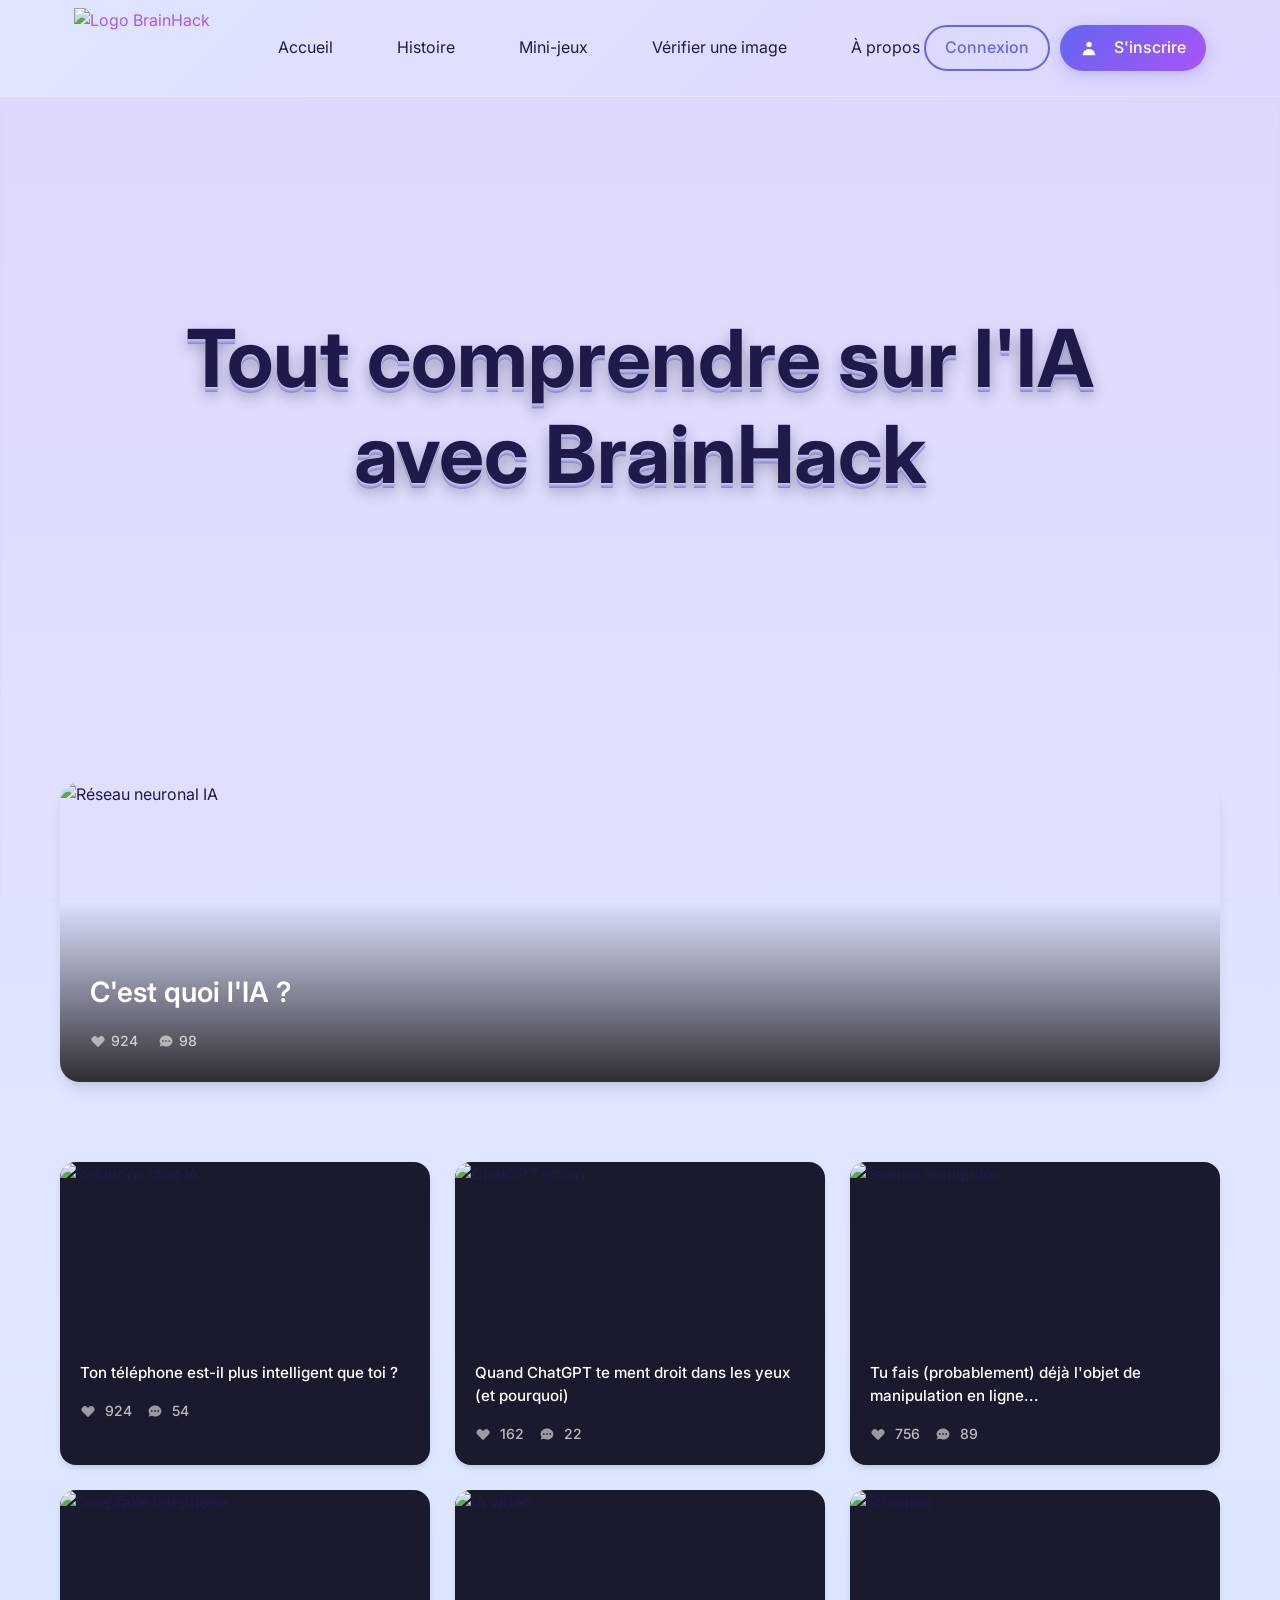
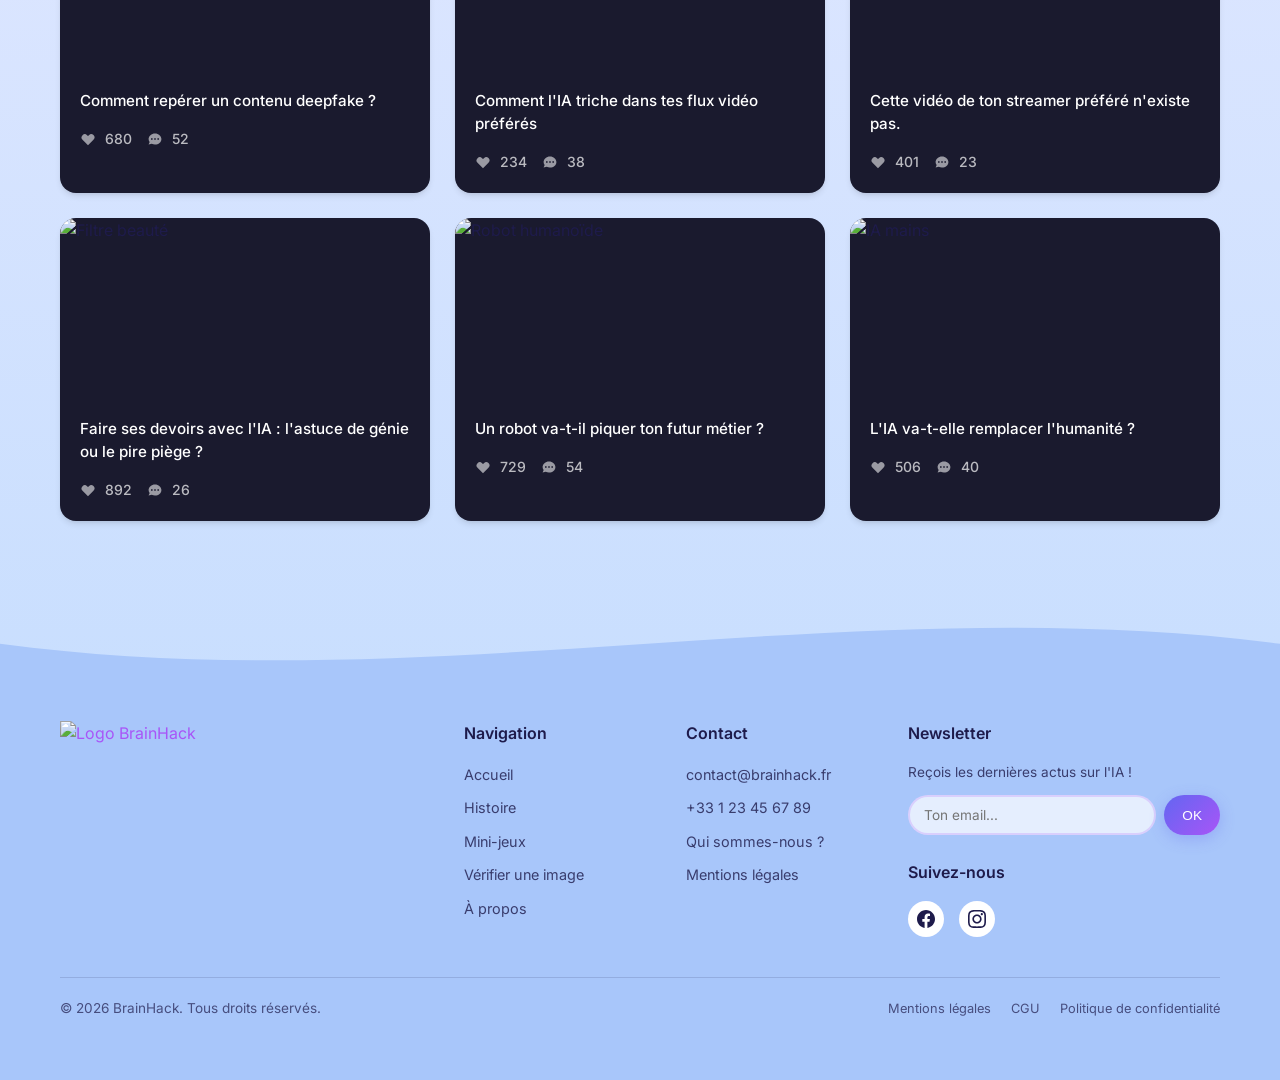
==== commit 0b080f93: "Secure API via backend proxy" ====
--- a/BrainHack/html/index.html
+++ b/BrainHack/html/index.html
@@ -70,39 +70,49 @@
 
     <!-- Navigation -->
     <nav class="navbar">
-        <div class="nav-container">
-            <a href="/BrainHack/html/index.html" class="logo">
-                <div class="logo-icon">
-                    <img src="/BrainHack/assets/logo.png" alt="Logo BrainHack" class="logo-img">
-                </div>
-            </a>
-
-            <div class="nav-links">
-                <a href="/BrainHack/html/index.html" class="nav-link">Accueil</a>
-                <a href="/BrainHack/html/index.html#histoire" class="nav-link">Histoire</a>
-                <a href="/BrainHack/html/games.html" class="nav-link">Mini-jeux</a>
-                <a href="/BrainHack/html/certification.html" class="nav-link">Certification</a>
-                <a href="/BrainHack/html/apropos.html" class="nav-link">À propos</a>
-            </div>
-
-            <div class="nav-actions">
-                <a href="/BrainHack/html/authentification.html" class="btn btn-outline-nav">
-                    Connexion
-                </a>
-                <a href="/BrainHack/html/authentification.html" class="btn btn-primary">
-                    <svg class="btn-icon" viewBox="0 0 20 20" fill="currentColor">
-                        <path fill-rule="evenodd" d="M10 9a3 3 0 100-6 3 3 0 000 6zm-7 9a7 7 0 1114 0H3z" clip-rule="evenodd"/>
-                    </svg>
-                    S'inscrire
-                </a>
-            </div>
-
-            <button class="mobile-menu-btn" aria-label="Menu">
-                <span></span>
-                <span></span>
-                <span></span>
-            </button>
+      <div class="nav-container">
+        <a href="index.html" class="logo">
+          <div class="logo-icon">
+            <img
+              src="../assets/logo.png"
+              alt="Logo BrainHack"
+              class="logo-img"
+            />
+          </div>
+        </a>
+
+        <div class="nav-links">
+          <a href="index.html" class="nav-link">Accueil</a>
+          <a href="index.html#histoire" class="nav-link">Histoire</a>
+          <a href="games.html" class="nav-link">Mini-jeux</a>
+          <a href="../api%20ia/api-ia-bouton.html" class="nav-link"
+            >Vérifier une image</a
+          >
+          <a href="Apropos.html" class="nav-link">À propos</a>
         </div>
+
+        <div class="nav-actions">
+          <a href="authentification.html" class="btn btn-outline-nav">
+            Connexion
+          </a>
+          <a href="authentification.html" class="btn btn-primary">
+            <svg class="btn-icon" viewBox="0 0 20 20" fill="currentColor">
+              <path
+                fill-rule="evenodd"
+                d="M10 9a3 3 0 100-6 3 3 0 000 6zm-7 9a7 7 0 1114 0H3z"
+                clip-rule="evenodd"
+              />
+            </svg>
+            S'inscrire
+          </a>
+        </div>
+
+        <button class="mobile-menu-btn" aria-label="Menu">
+          <span></span>
+          <span></span>
+          <span></span>
+        </button>
+      </div>
     </nav>
 
     <!-- Hero Section -->
@@ -390,84 +400,126 @@
 
     <!-- Footer -->
     <footer class="footer">
-        <div class="footer-wave">
-            <svg viewBox="0 0 1440 120" preserveAspectRatio="none">
-                <path d="M0,64 C480,150 960,-20 1440,64 L1440,120 L0,120 Z" fill="#a8c6fa"/>
-            </svg>
+      <div class="footer-wave">
+        <svg viewBox="0 0 1440 120" preserveAspectRatio="none">
+          <path
+            d="M0,64 C480,150 960,-20 1440,64 L1440,120 L0,120 Z"
+            fill="#a8c6fa"
+          />
+        </svg>
+      </div>
+      <div class="footer-content">
+        <div class="container">
+          <div class="footer-grid">
+            <!-- Brand -->
+            <div class="footer-brand">
+              <a href="/BrainHack/html/index.html" class="logo">
+                <div class="logo-icon">
+                  <img
+                    src="/BrainHack/assets/logo.png"
+                    alt="Logo BrainHack"
+                    class="logo-img"
+                  />
+                </div>
+              </a>
+            </div>
+
+            <!-- Navigation -->
+            <div class="footer-links">
+              <h4>Navigation</h4>
+              <ul>
+                <li><a href="/BrainHack/html/index.html">Accueil</a></li>
+                <li>
+                  <a href="/BrainHack/html/index.html#histoire">Histoire</a>
+                </li>
+                <li><a href="/BrainHack/html/games.html">Mini-jeux</a></li>
+                <li>
+                  <a href="../api%20ia/api-ia-bouton.html"
+                    >Vérifier une image</a
+                  >
+                </li>
+                <li><a href="/BrainHack/html/apropos.html">À propos</a></li>
+              </ul>
+            </div>
+
+            <!-- Contact -->
+            <div class="footer-links">
+              <h4>Contact</h4>
+              <ul>
+                <li>
+                  <a href="mailto:contact@brainhack.fr">contact@brainhack.fr</a>
+                </li>
+                <li><a href="tel:+33123456789">+33 1 23 45 67 89</a></li>
+                <li>
+                  <a href="/BrainHack/html/apropos.html">Qui sommes-nous ?</a>
+                </li>
+                <li>
+                  <a href="/BrainHack/html/mentions-legales.html"
+                    >Mentions légales</a
+                  >
+                </li>
+              </ul>
+            </div>
+
+            <!-- Newsletter + Réseaux -->
+            <div class="footer-newsletter">
+              <h4>Newsletter</h4>
+              <p class="newsletter-desc">
+                Reçois les dernières actus sur l'IA !
+              </p>
+              <div class="newsletter-form">
+                <input
+                  type="email"
+                  class="newsletter-input"
+                  placeholder="Ton email..."
+                />
+                <button class="btn btn-primary newsletter-btn">OK</button>
+              </div>
+              <h4 style="margin-top: 25px">Suivez-nous</h4>
+              <div class="social-links">
+                <a href="#" aria-label="Facebook">
+                  <svg
+                    viewBox="0 0 24 24"
+                    fill="currentColor"
+                    class="social-icon"
+                  >
+                    <path
+                      d="M24 12.073c0-6.627-5.373-12-12-12s-12 5.373-12 12c0 5.99 4.388 10.954 10.125 11.854v-8.385H7.078v-3.47h3.047V9.43c0-3.007 1.792-4.669 4.533-4.669 1.312 0 2.686.235 2.686.235v2.953H15.83c-1.491 0-1.956.925-1.956 1.874v2.25h3.328l-.532 3.47h-2.796v8.385C19.612 23.027 24 18.062 24 12.073z"
+                    />
+                  </svg>
+                </a>
+                <a href="#" aria-label="Instagram">
+                  <svg
+                    viewBox="0 0 24 24"
+                    fill="currentColor"
+                    class="social-icon"
+                  >
+                    <path
+                      d="M12 2.163c3.204 0 3.584.012 4.85.07 3.252.148 4.771 1.691 4.919 4.919.058 1.265.069 1.645.069 4.849 0 3.205-.012 3.584-.069 4.849-.149 3.225-1.664 4.771-4.919 4.919-1.266.058-1.644.07-4.85.07-3.204 0-3.584-.012-4.849-.07-3.26-.149-4.771-1.699-4.919-4.92-.058-1.265-.07-1.644-.07-4.849 0-3.204.013-3.583.07-4.849.149-3.227 1.664-4.771 4.919-4.919 1.266-.057 1.645-.069 4.849-.069zm0-2.163c-3.259 0-3.667.014-4.947.072-4.358.2-6.78 2.618-6.98 6.98-.059 1.281-.073 1.689-.073 4.948 0 3.259.014 3.668.072 4.948.2 4.358 2.618 6.78 6.98 6.98 1.281.058 1.689.072 4.948.072 3.259 0 3.668-.014 4.948-.072 4.354-.2 6.782-2.618 6.979-6.98.059-1.28.073-1.689.073-4.948 0-3.259-.014-3.667-.072-4.947-.196-4.354-2.617-6.78-6.979-6.98-1.281-.059-1.69-.073-4.949-.073zm0 5.838c-3.403 0-6.162 2.759-6.162 6.162s2.759 6.163 6.162 6.163 6.162-2.759 6.162-6.163c0-3.403-2.759-6.162-6.162-6.162zm0 10.162c-2.209 0-4-1.79-4-4 0-2.209 1.791-4 4-4s4 1.791 4 4c0 2.21-1.791 4-4 4zm6.406-11.845c-.796 0-1.441.645-1.441 1.44s.645 1.44 1.441 1.44c.795 0 1.439-.645 1.439-1.44s-.644-1.44-1.439-1.44z"
+                    />
+                  </svg>
+                </a>
+              </div>
+            </div>
+          </div>
+
+          <!-- Bas du footer -->
+          <div class="footer-bottom">
+            <p class="footer-copyright">
+              © 2026 BrainHack. Tous droits réservés.
+            </p>
+            <div class="footer-legal">
+              <a href="/BrainHack/html/mentions-legales.html"
+                >Mentions légales</a
+              >
+              <a href="/BrainHack/html/mentions-legales.html">CGU</a>
+              <a href="/BrainHack/html/mentions-legales.html"
+                >Politique de confidentialité</a
+              >
+            </div>
+          </div>
         </div>
-        <div class="footer-content">
-            <div class="container">
-                <div class="footer-grid">
-
-                    <!-- Brand -->
-                    <div class="footer-brand">
-                        <a href="/BrainHack/html/index.html" class="logo">
-                            <div class="logo-icon">
-                                <img src="/BrainHack/assets/logo.png" alt="Logo BrainHack" class="logo-img">
-                            </div>
-                        </a>
-                    </div>
-
-                    <!-- Navigation -->
-                    <div class="footer-links">
-                        <h4>Navigation</h4>
-                        <ul>
-                            <li><a href="/BrainHack/html/index.html">Accueil</a></li>
-                            <li><a href="/BrainHack/html/index.html#histoire">Histoire</a></li>
-                            <li><a href="/BrainHack/html/games.html">Mini-jeux</a></li>
-                            <li><a href="/BrainHack/html/certification.html">Certification</a></li>
-                            <li><a href="/BrainHack/html/apropos.html">À propos</a></li>
-                        </ul>
-                    </div>
-
-                    <!-- Contact -->
-                    <div class="footer-links">
-                        <h4>Contact</h4>
-                        <ul>
-                            <li><a href="mailto:contact@brainhack.fr">contact@brainhack.fr</a></li>
-                            <li><a href="tel:+33123456789">+33 1 23 45 67 89</a></li>
-                            <li><a href="/BrainHack/html/apropos.html">Qui sommes-nous ?</a></li>
-                            <li><a href="/BrainHack/html/mentions-legales.html">Mentions légales</a></li>
-                        </ul>
-                    </div>
-
-                    <!-- Newsletter + Réseaux -->
-                    <div class="footer-newsletter">
-                        <h4>Newsletter</h4>
-                        <p class="newsletter-desc">Reçois les dernières actus sur l'IA !</p>
-                        <div class="newsletter-form">
-                            <input type="email" class="newsletter-input" placeholder="Ton email...">
-                            <button class="btn btn-primary newsletter-btn">OK</button>
-                        </div>
-                        <h4 style="margin-top: 25px;">Suivez-nous</h4>
-                        <div class="social-links">
-                            <a href="#" aria-label="Facebook">
-                                <svg viewBox="0 0 24 24" fill="currentColor" class="social-icon">
-                                    <path d="M24 12.073c0-6.627-5.373-12-12-12s-12 5.373-12 12c0 5.99 4.388 10.954 10.125 11.854v-8.385H7.078v-3.47h3.047V9.43c0-3.007 1.792-4.669 4.533-4.669 1.312 0 2.686.235 2.686.235v2.953H15.83c-1.491 0-1.956.925-1.956 1.874v2.25h3.328l-.532 3.47h-2.796v8.385C19.612 23.027 24 18.062 24 12.073z"/>
-                                </svg>
-                            </a>
-                            <a href="#" aria-label="Instagram">
-                                <svg viewBox="0 0 24 24" fill="currentColor" class="social-icon">
-                                    <path d="M12 2.163c3.204 0 3.584.012 4.85.07 3.252.148 4.771 1.691 4.919 4.919.058 1.265.069 1.645.069 4.849 0 3.205-.012 3.584-.069 4.849-.149 3.225-1.664 4.771-4.919 4.919-1.266.058-1.644.07-4.85.07-3.204 0-3.584-.012-4.849-.07-3.26-.149-4.771-1.699-4.919-4.92-.058-1.265-.07-1.644-.07-4.849 0-3.204.013-3.583.07-4.849.149-3.227 1.664-4.771 4.919-4.919 1.266-.057 1.645-.069 4.849-.069zm0-2.163c-3.259 0-3.667.014-4.947.072-4.358.2-6.78 2.618-6.98 6.98-.059 1.281-.073 1.689-.073 4.948 0 3.259.014 3.668.072 4.948.2 4.358 2.618 6.78 6.98 6.98 1.281.058 1.689.072 4.948.072 3.259 0 3.668-.014 4.948-.072 4.354-.2 6.782-2.618 6.979-6.98.059-1.28.073-1.689.073-4.948 0-3.259-.014-3.667-.072-4.947-.196-4.354-2.617-6.78-6.979-6.98-1.281-.059-1.69-.073-4.949-.073zm0 5.838c-3.403 0-6.162 2.759-6.162 6.162s2.759 6.163 6.162 6.163 6.162-2.759 6.162-6.163c0-3.403-2.759-6.162-6.162-6.162zm0 10.162c-2.209 0-4-1.79-4-4 0-2.209 1.791-4 4-4s4 1.791 4 4c0 2.21-1.791 4-4 4zm6.406-11.845c-.796 0-1.441.645-1.441 1.44s.645 1.44 1.441 1.44c.795 0 1.439-.645 1.439-1.44s-.644-1.44-1.439-1.44z"/>
-                                </svg>
-                            </a>
-                        </div>
-                    </div>
-
-                </div>
-
-                <!-- Bas du footer -->
-                <div class="footer-bottom">
-                    <p class="footer-copyright">© 2026 BrainHack. Tous droits réservés.</p>
-                    <div class="footer-legal">
-                        <a href="/BrainHack/html/mentions-legales.html">Mentions légales</a>
-                        <a href="/BrainHack/html/mentions-legales.html">CGU</a>
-                        <a href="/BrainHack/html/mentions-legales.html">Politique de confidentialité</a>
-                    </div>
-                </div>
-
-            </div>
-        </div>
+      </div>
     </footer>
 
     <script src="../js/script.js"></script>
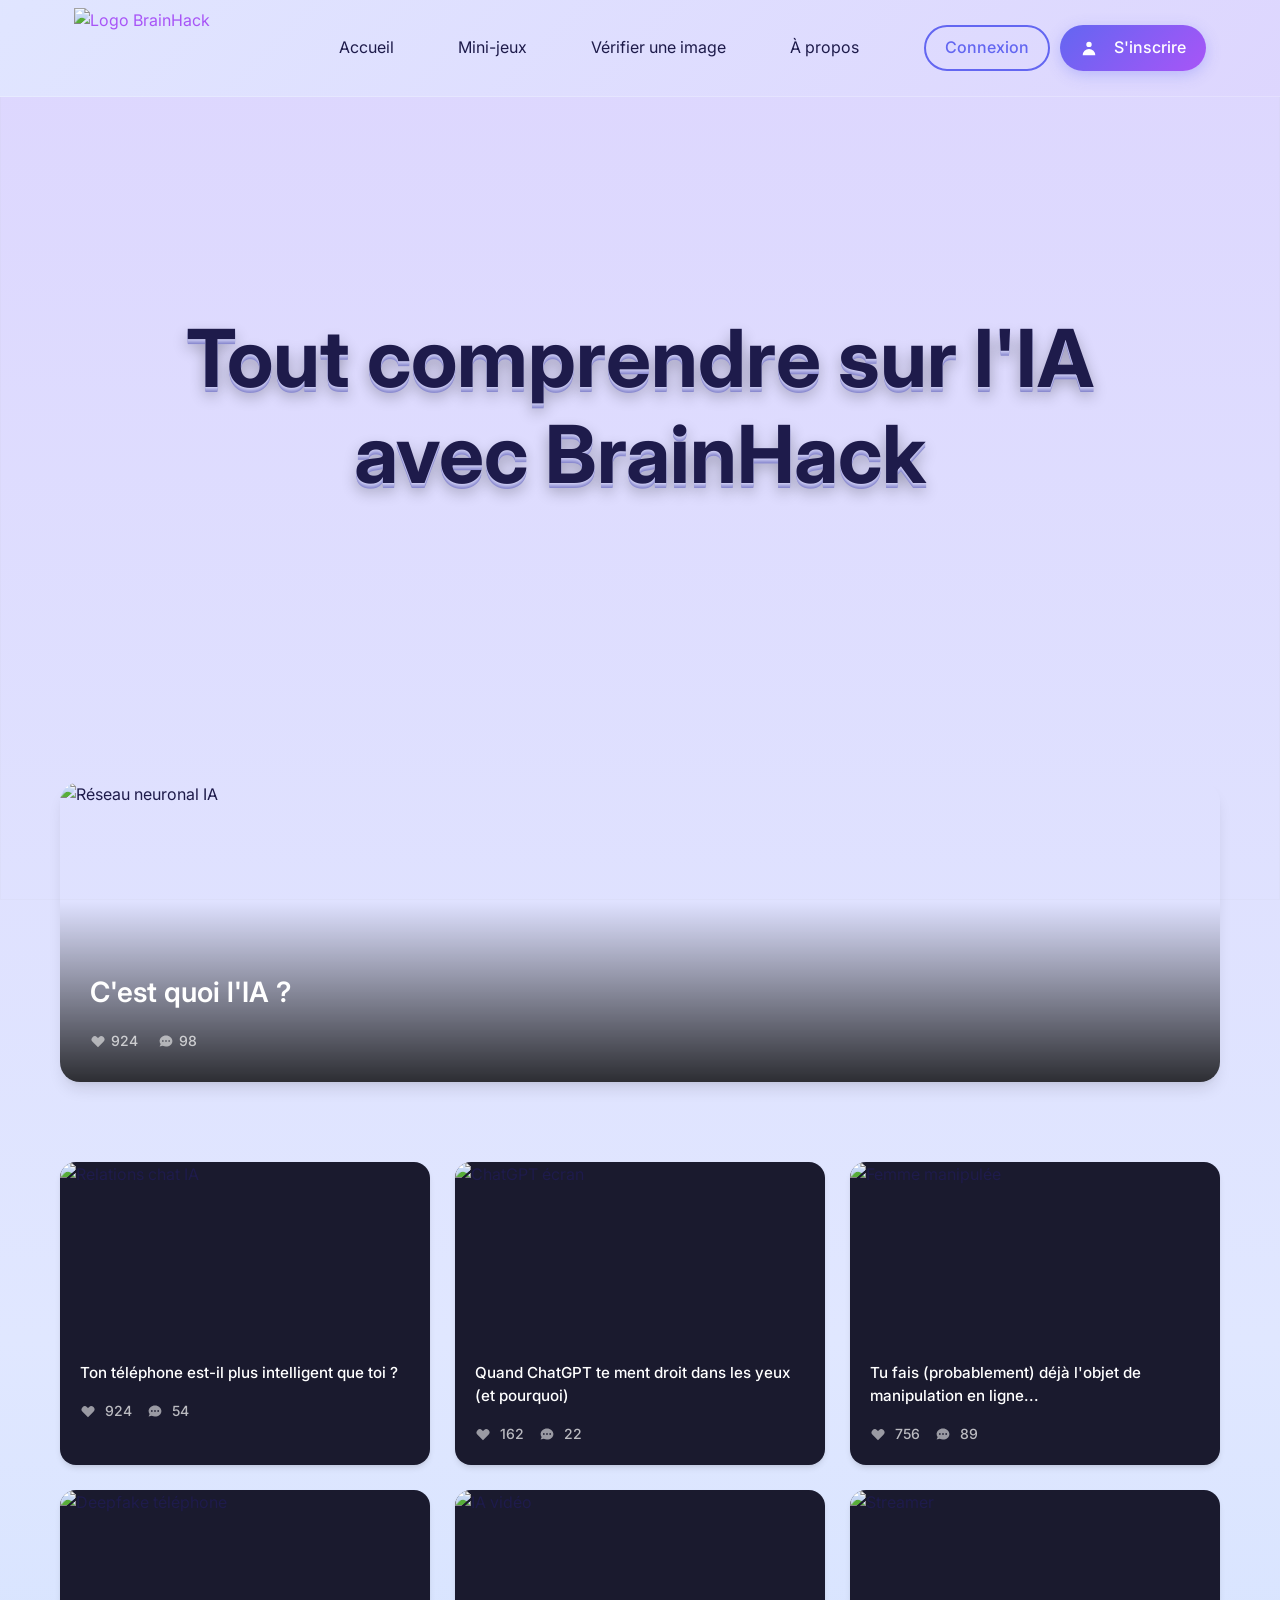
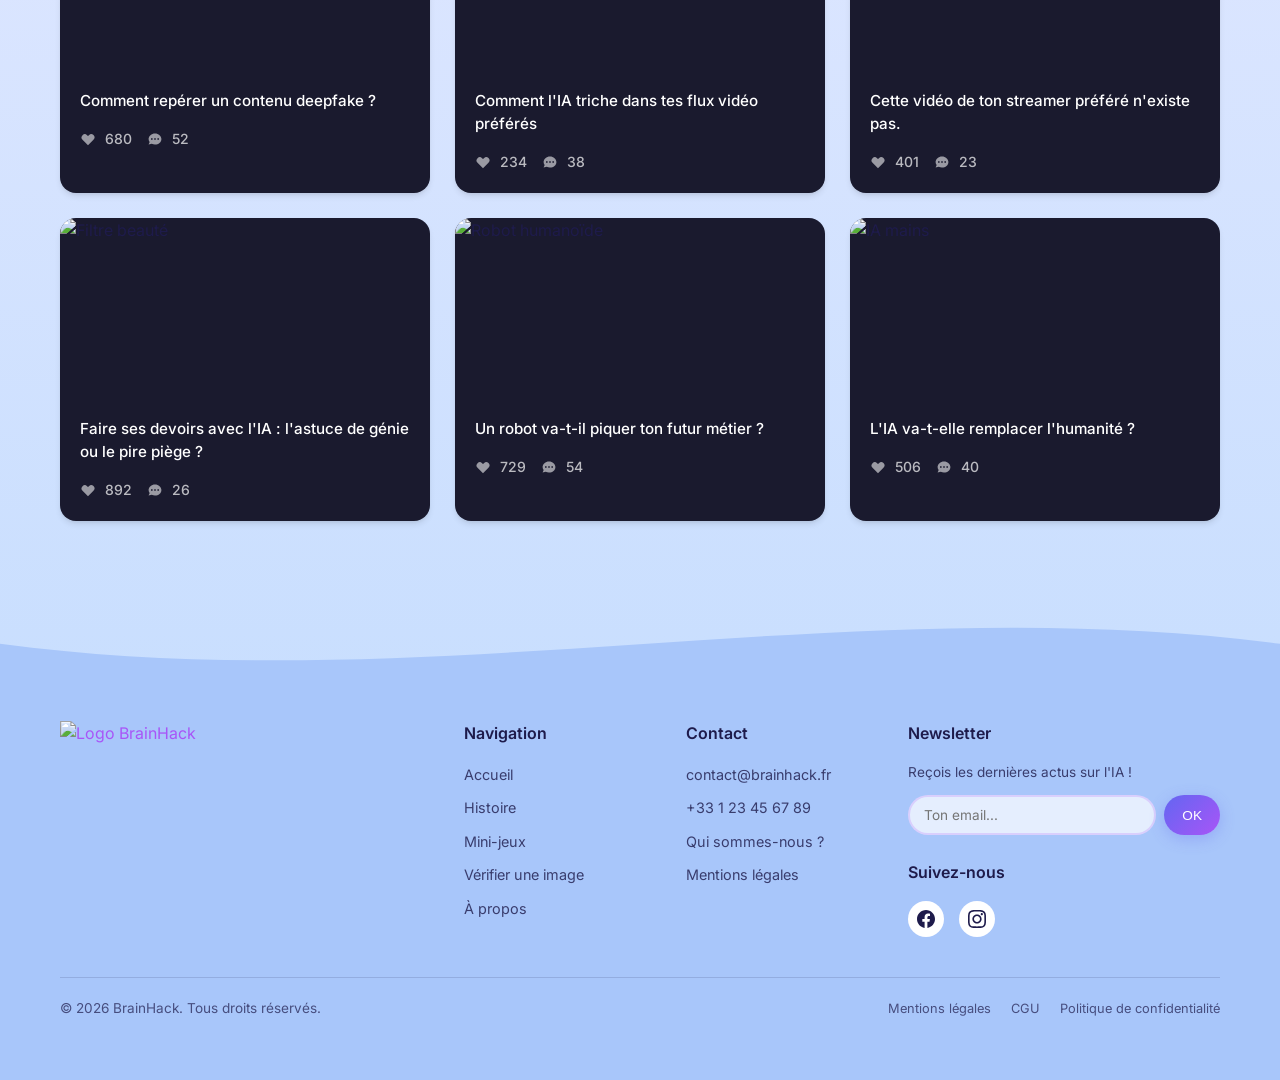
==== commit d854c07d: "modification header" ====
--- a/BrainHack/html/index.html
+++ b/BrainHack/html/index.html
@@ -83,7 +83,6 @@
 
         <div class="nav-links">
           <a href="index.html" class="nav-link">Accueil</a>
-          <a href="index.html#histoire" class="nav-link">Histoire</a>
           <a href="games.html" class="nav-link">Mini-jeux</a>
           <a href="../api%20ia/api-ia-bouton.html" class="nav-link"
             >Vérifier une image</a
@@ -92,10 +91,13 @@
         </div>
 
         <div class="nav-actions">
-          <a href="authentification.html" class="btn btn-outline-nav">
+          <a
+            href="authentification.html?mode=login"
+            class="btn btn-outline-nav"
+          >
             Connexion
           </a>
-          <a href="authentification.html" class="btn btn-primary">
+          <a href="authentification.html?mode=register" class="btn btn-primary">
             <svg class="btn-icon" viewBox="0 0 20 20" fill="currentColor">
               <path
                 fill-rule="evenodd"
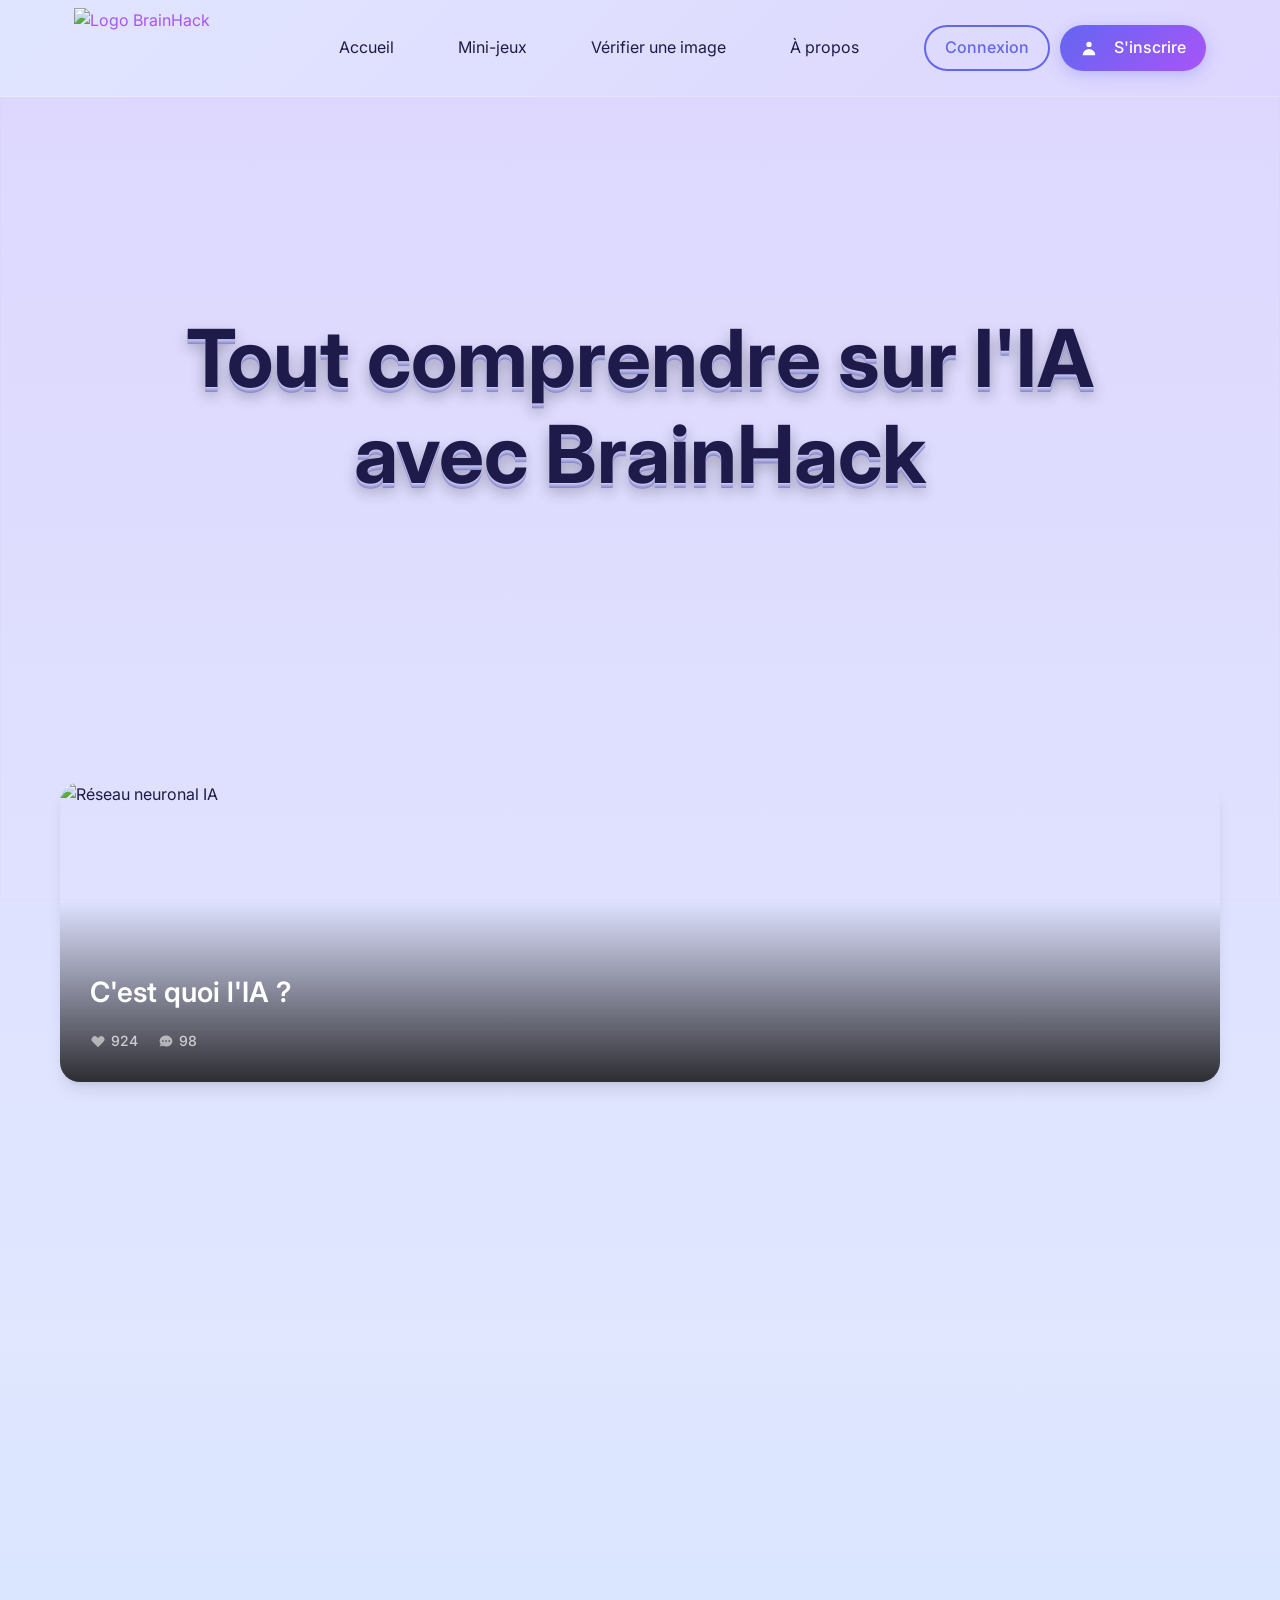
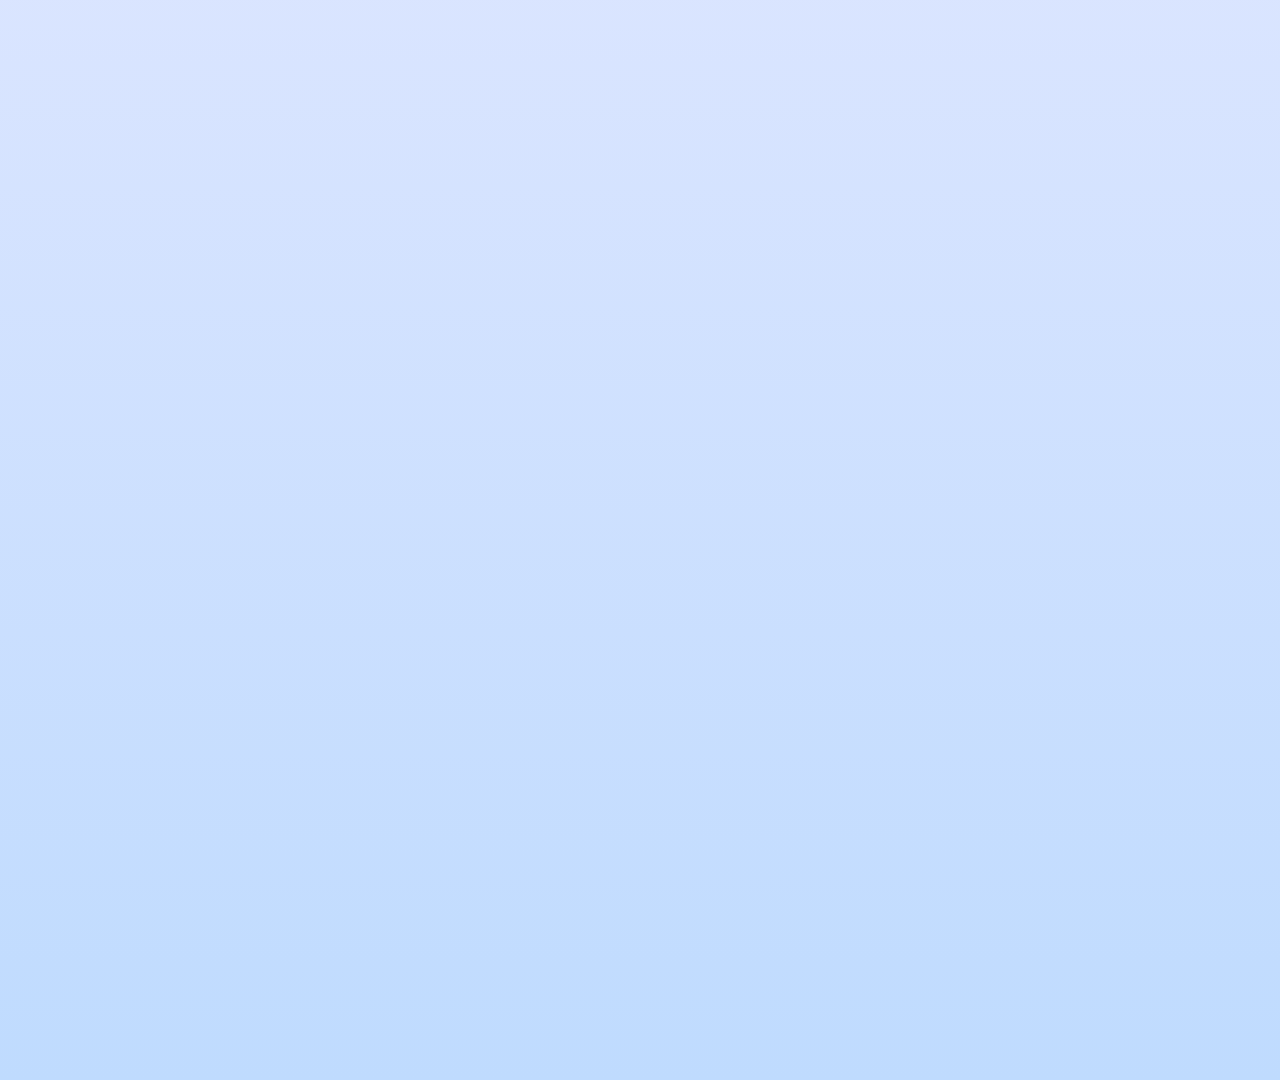
==== commit 2bf8a183: "Merge branch 'main' of https://github.com/Evo-Ted/HackAThon # Conflicts: #	BrainHack/html/Apropos.ht" ====
--- a/BrainHack/html/index.html
+++ b/BrainHack/html/index.html
@@ -431,9 +431,6 @@
               <h4>Navigation</h4>
               <ul>
                 <li><a href="/BrainHack/html/index.html">Accueil</a></li>
-                <li>
-                  <a href="/BrainHack/html/index.html#histoire">Histoire</a>
-                </li>
                 <li><a href="/BrainHack/html/games.html">Mini-jeux</a></li>
                 <li>
                   <a href="../api%20ia/api-ia-bouton.html"
